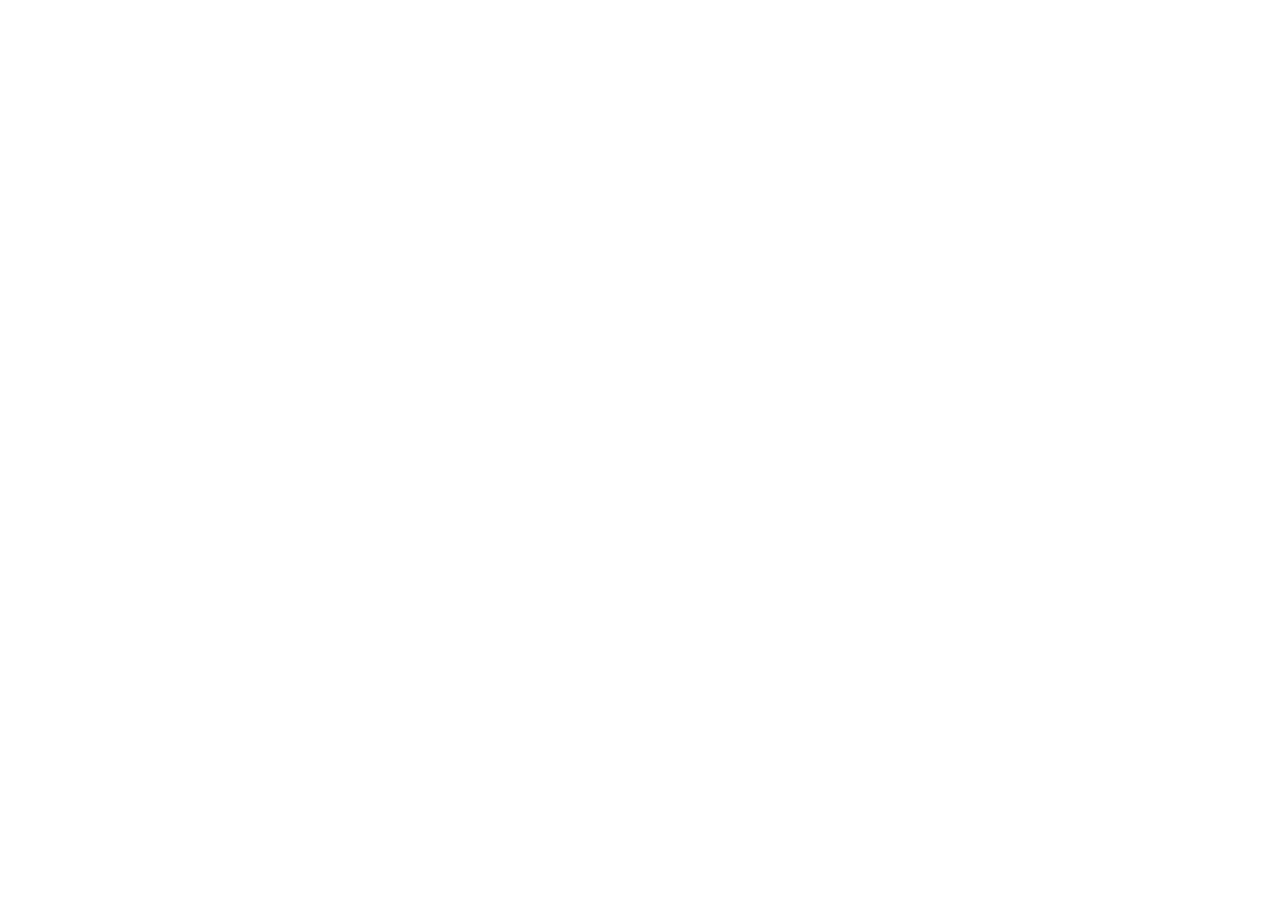
==== contact.html @ 864fdc72 "création du depot ,arborescence et structurehtml" ====
<!DOCTYPE html>
<html lang="fr">
<head>
    <meta charset="UTF-8">
    <meta name="viewport" content="width=device-width, initial-scale=1.0">
    <title>contact AfriconnectSummit</title>
    <link rel="stylesheet" href="css/style.css">
</head>
<body>





 <script src="js/main.js"></script>
</body>
</html>
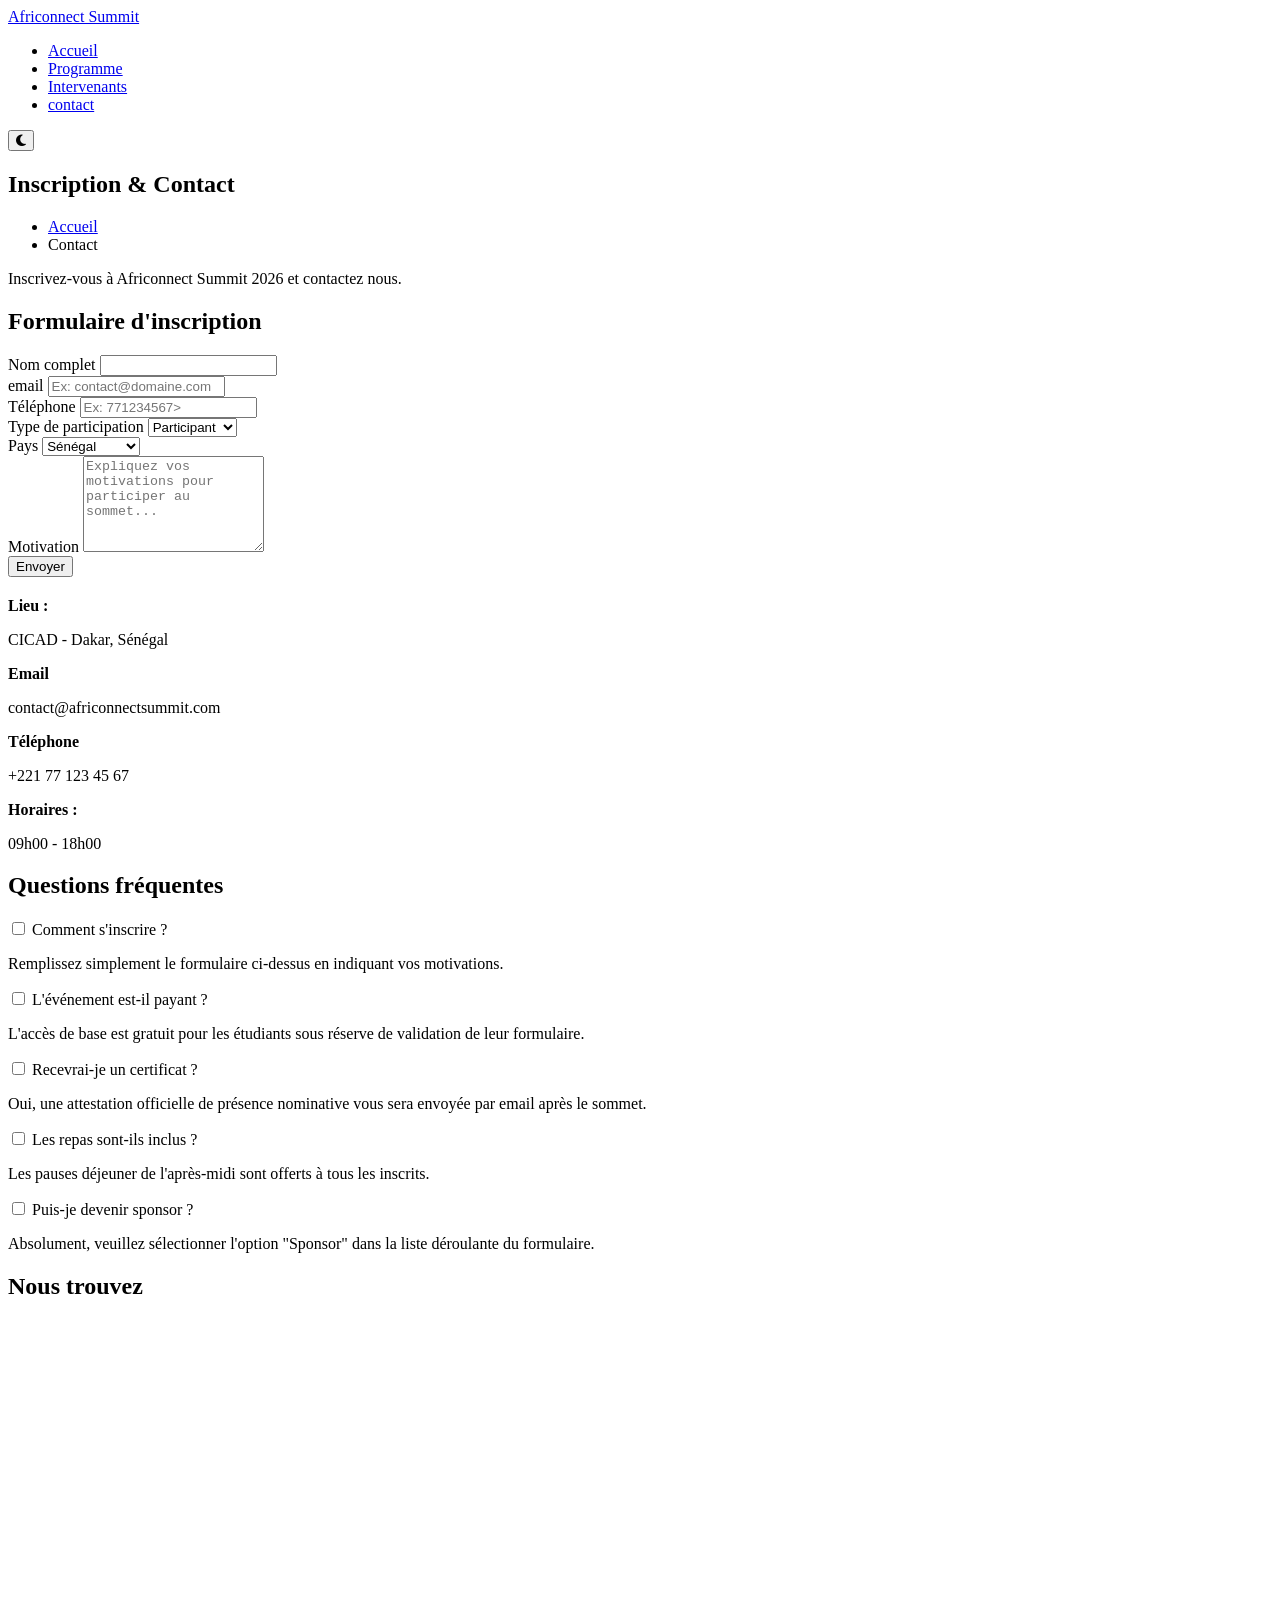
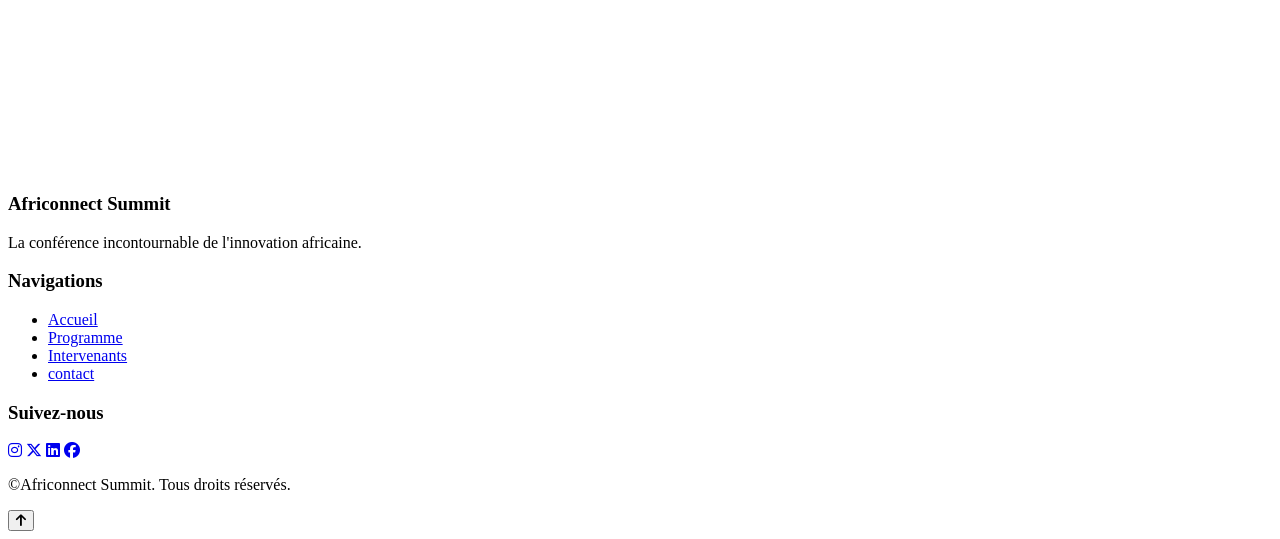
==== commit f14b3510: "Structute HTML compléte des 4 pages avec les images" ====
--- a/contact.html
+++ b/contact.html
@@ -5,12 +5,222 @@
     <meta name="viewport" content="width=device-width, initial-scale=1.0">
     <title>contact AfriconnectSummit</title>
     <link rel="stylesheet" href="css/style.css">
+    <link rel="preconnect" href="https://fonts.googleapis.com">
+    <link rel="preconnect" href="https://fonts.gstatic.com" crossorigin>
+    <link href="https://fonts.googleapis.com/css2?family=Inter:wght@300;400;500;700&family=Space+Grotesk:wght@500;700&display=swap" 
+    rel="stylesheet">
+    <!-- Font Awesome (pour les icônes) -->
+    <link rel="stylesheet"
+    href="https://cdnjs.cloudflare.com/ajax/libs/font-awesome/6.7.2/css/all.min.css">
+    <!-- CSS -->
 </head>
 <body>
+<header class="header">
+    <nav class="navbar">
+        <a href="index.html" class="logo">Africonnect Summit</a>
+        <ul class="nav-links">
+            <li><a href="index.html">Accueil</a></li>
+            <li><a href="programme.html">Programme</a></li>
+            <li><a href="intervenants.html">Intervenants</a></li>
+            <li><a href="contact.html">contact</a></li>
+        </ul>
+        <div class="nav-actions">
+            <button id="theme-btn">
+                <i class="fa-solid fa-moon"></i>
+            </button>
+        </div>
+    </nav>
+</header>
 
+<main>
+    <section  class="page-banner">
+        <div class="banner-content">
+            <h1>Inscription & Contact</h1>
+            <nav class="breadcrumb" aria-label="Fil d'Ariane">
+                <ul>
+                    <li><a href="index.html">Accueil</a></li>
+                    <li  aria-current="page">Contact</li>
+                </ul>
+            </nav>
+            <p  class="banner-description">
+                Inscrivez-vous à Africonnect Summit 2026 et contactez nous.
+            </p>
+        </div>
+    </section>
+    <section class="contact-section">
+        <div class="contact-container">
+            <article class="contact-form">
+                <h2>Formulaire d'inscription</h2>
+                <form  id="contactForm" novalidate>
+                    <div class="form-group">
+                        <label for="nom">Nom complet</label>
+                        <input type="text">
+                        <span class="error-message" aria-live="polite"></span>
+                    </div>
+                    <div class="form-group">
+                        <label for="">email</label>
+                        <input type="email" id="email" name="email" required placeholder="Ex: contact@domaine.com">
+                        <span class="error-message" aria-live="polite"></span>
+                    </div>
+                    <div class="form-group">
+                        <label for="telephone">Téléphone</label>
+                        <input type="tel" id="telephone" name="telephone" required placeholder="Ex: 771234567>
+                        <span class="error-message" aria-live="polite"></span>
+                    </div>
+                    <div class="form-group">
+                        <label for="participation">Type de participation</label>
+                        <select  id="participation" name="participation">
+                            <option value="participant">Participant</option>
+                            <option value="intervenant">Intervenant</option>
+                            <option value="sponsor">Sponsor</option>
+                            <option value="presse">Presse</option>
+                        </select>
+                    </div>
+                    <div class="form-group">
+                        <label for="pays">Pays</label>
+                        <select  id="pays" name="pays">
+                            <option value="senegal">Sénégal</option>
+                            <option value="cote-divoire">Cote-d'Ivoire</option>
+                            <option value="mali">Mali</option>
+                            <option value="ghana">Ghana</option>
+                            <option value="nigeria">Nigéria</option>
+                            <option value="benin">Benin</option>
+                            <option value="togo">Togo</option>
+                            <option value="cameroun">Cameroun</option>
+                            <option value="maroc">Maroc</option>
+                            <option value="tunisie">Tunisie</option>
+                        </select>
+                    </div>
+                    <div class="form-group">
+                        <label for="message">Motivation</label>
+                        <textarea id="message" name="message" rows="6" placeholder=
+                        "Expliquez vos motivations pour participer au sommet..." required></textarea>
+                        <span class="error-message" aria-live="polite"></span>
+                    </div>
+                    <div id="form-success" class="success-message" hidden></div>
+                    <button type="submit" class="submit-btn">Envoyer</button>
+                </form>
+            </article>
+            <aside class="contact-info">
+                <h2></h2>
+                <div class="info-item">
+                    <strong>Lieu :</strong>
+                    <p>CICAD - Dakar, Sénégal</p>
+                </div>
+                <div class="info-item">
+                    <strong>Email</strong>
+                    <p>contact@africonnectsummit.com</p>
+                </div>
+                <div class="info-item">
+                    <strong>Téléphone</strong>
+                    <p>+221 77 123 45 67</p>
+                </div>
+                <div class="info-item">
+                    <strong>Horaires :</strong>
+                    <p>09h00 - 18h00</p>
+                </div>
+            </aside>
+        </div>
+    </section>
+    <section class="faq-section">
+        <h2>Questions fréquentes</h2>
+        <div class="accordion">
+            <div class="accordion-item">
+                <input type="checkbox" id="faq-1" class="accordion-toggle">
+                <label for="faq-1" class="accordion-title">Comment s'inscrire ?</label>
+                <div class="accordion-content">
+                    <p>
+                        Remplissez simplement le formulaire ci-dessus en indiquant vos motivations.
+                    </p>
+                </div>
+            </div>
+            <div class="accordion-item">
+                <input type="checkbox" id="faq-2" class="accordion-toggle">
+                <label for="faq-2" class="accordion-title">L'événement est-il payant ?</label>
+                <div class="accordion-content">
+                    <p>
+                        L'accès de base est gratuit pour les étudiants sous réserve de validation de leur formulaire.
+                    </p>
+                </div>
+            </div>
+            <div class="accordion-item">
+                <input type="checkbox" id="faq-3" class="accordion-toggle">
+                <label  for="faq-3" class="accordion-title">Recevrai-je un certificat ?</label>
+                <div class="accordion-content">
+                    <p>
+                        Oui, une attestation officielle de présence nominative vous sera envoyée par email 
+                        après le sommet.
+                    </p>
+                </div>
+                <div class="accordion-item">
+                <input type="checkbox" id="faq-4" class="accordion-toggle">
+                <label  for="faq-4" class="accordion-title">Les repas sont-ils inclus ?</label>
+                <div class="accordion-content">
+                    <p>
+                        Les pauses déjeuner de l'après-midi sont 
+                        offerts à tous les inscrits.
+                    </p>
+                </div>
+                <div class="accordion-item">
+                <input type="checkbox" id="faq-5" class="accordion-toggle">
+                <label  for="faq-4" class="accordion-title">Puis-je devenir sponsor ?</label>
+                <div class="accordion-content">
+                    <p>
+                        Absolument, veuillez sélectionner l'option "Sponsor" dans la liste déroulante du formulaire.
+                    </p>
+                </div>
+            </div>
+        </div>
+    </section>
+    <section class="map-section">
+        <h2>Nous trouvez</h2>
+        <div class="map-container">
+        <iframe 
+            src="https://www.eventseye.com/maps/map-senepack-26260-10502-0.html"
+            width="100%"
+            height="450"
+            style="border:0;" 
+            allowfullscreen
+            loading="lazy"
+            referrerpolicy="no-referrer-when-downgrade"
+            title="Localisation du CICAD Dakar">
+        </iframe>
+        </div>
+    </section>
+</main>
 
-
-
+<footer>
+    <div  class="footer-container">
+        <div>
+            <h3>Africonnect Summit</h3>
+            <p>
+                La conférence incontournable de l'innovation africaine.
+            </p>
+        </div>
+        <div>
+            <h3>Navigations</h3>
+            <ul>
+                <li><a href="index.html">Accueil</a></li>
+                <li><a href="programme.html">Programme</a></li>
+                <li><a href="intervenants.html">Intervenants</a></li>
+                <li><a href="contact.html">contact</a></li>
+            </ul>
+        </div>
+        <div>
+            <h3>Suivez-nous</h3>
+            <a href="#"><i  class="fab fa-instagram"></i></a>
+            <a href="#"><i  class="fab fa-x-twitter"></i></a>
+            <a href="#"><i class="fab fa-linkedin"></i></a>
+            <a href="#"><i class="fab fa-facebook"></i></a>
+        </div>
+    </div>
+    <p class="copyright">
+       &copy;<span id="year"></span>Africonnect Summit. Tous droits réservés.
+    </p>
+</footer>
+<button id="topBtn">
+        <i class="fa-solid fa-arrow-up"></i>
+</button>
 
  <script src="js/main.js"></script>
 </body>
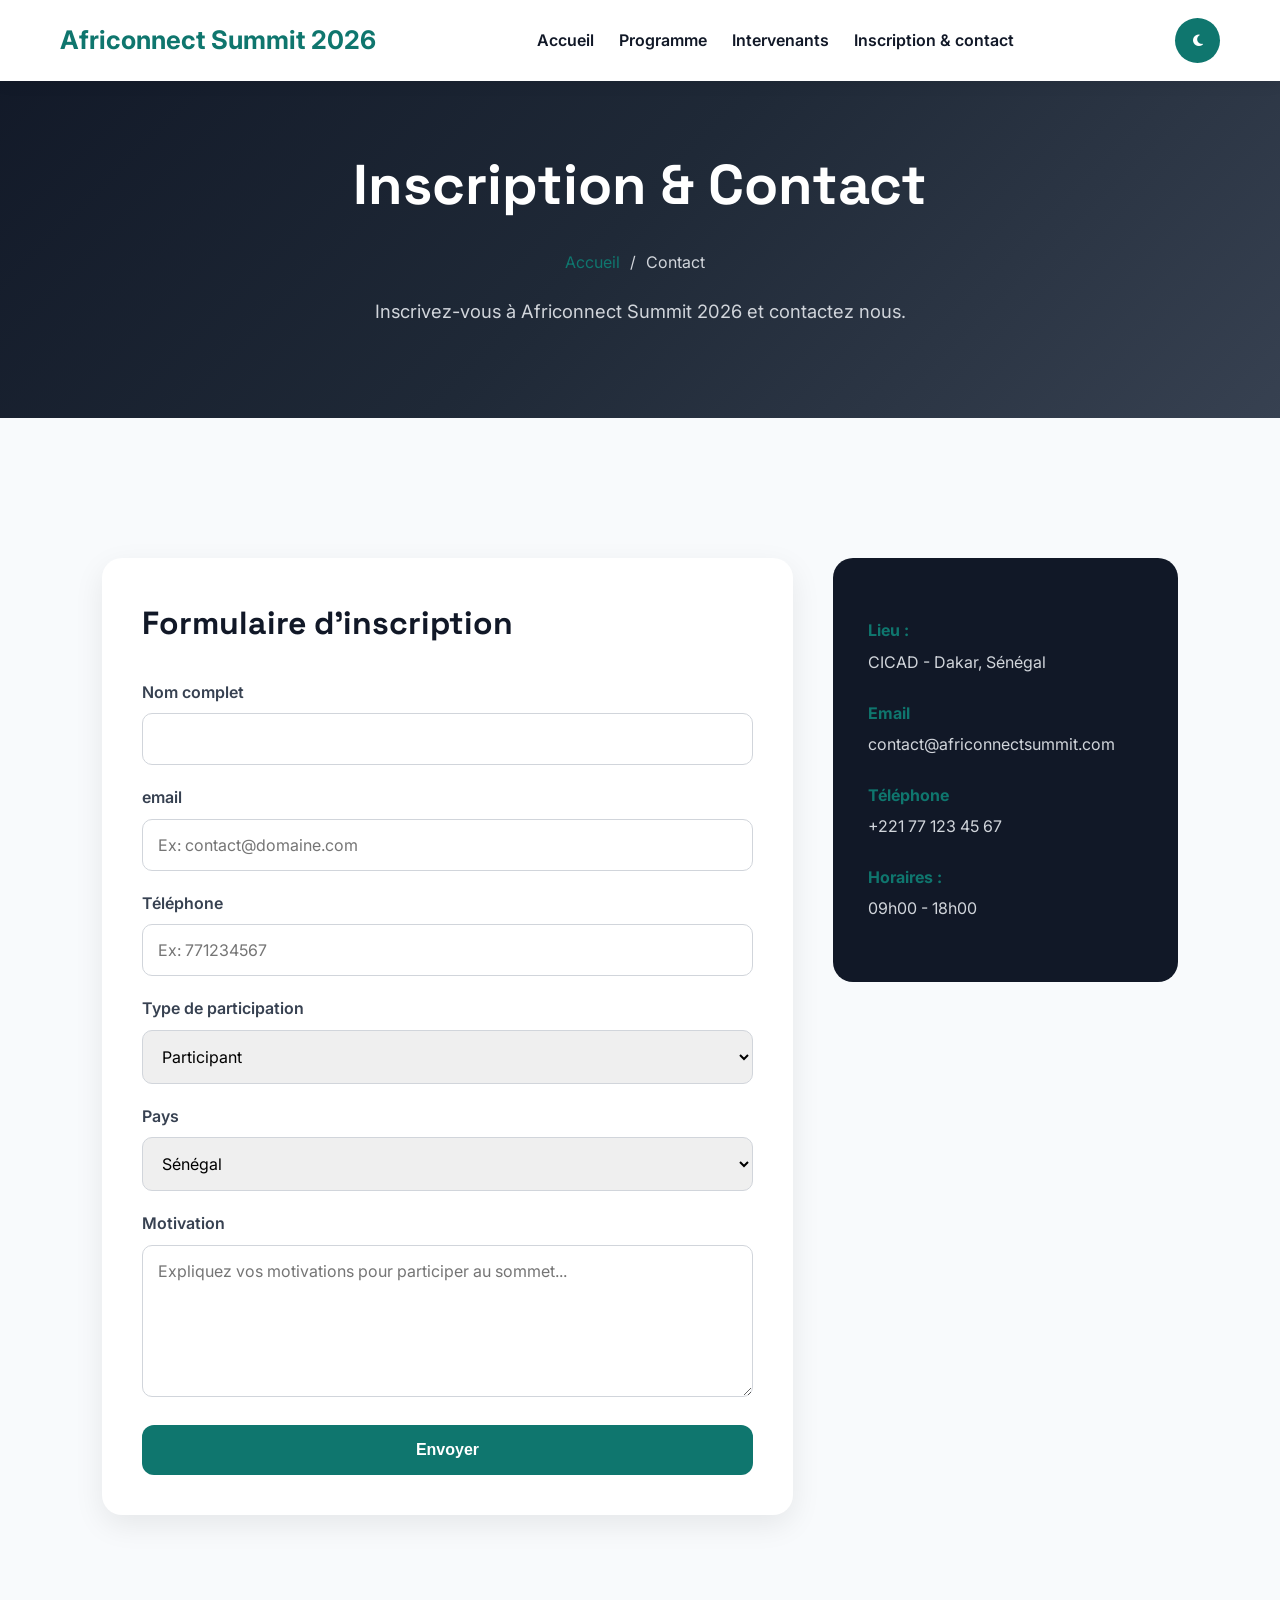
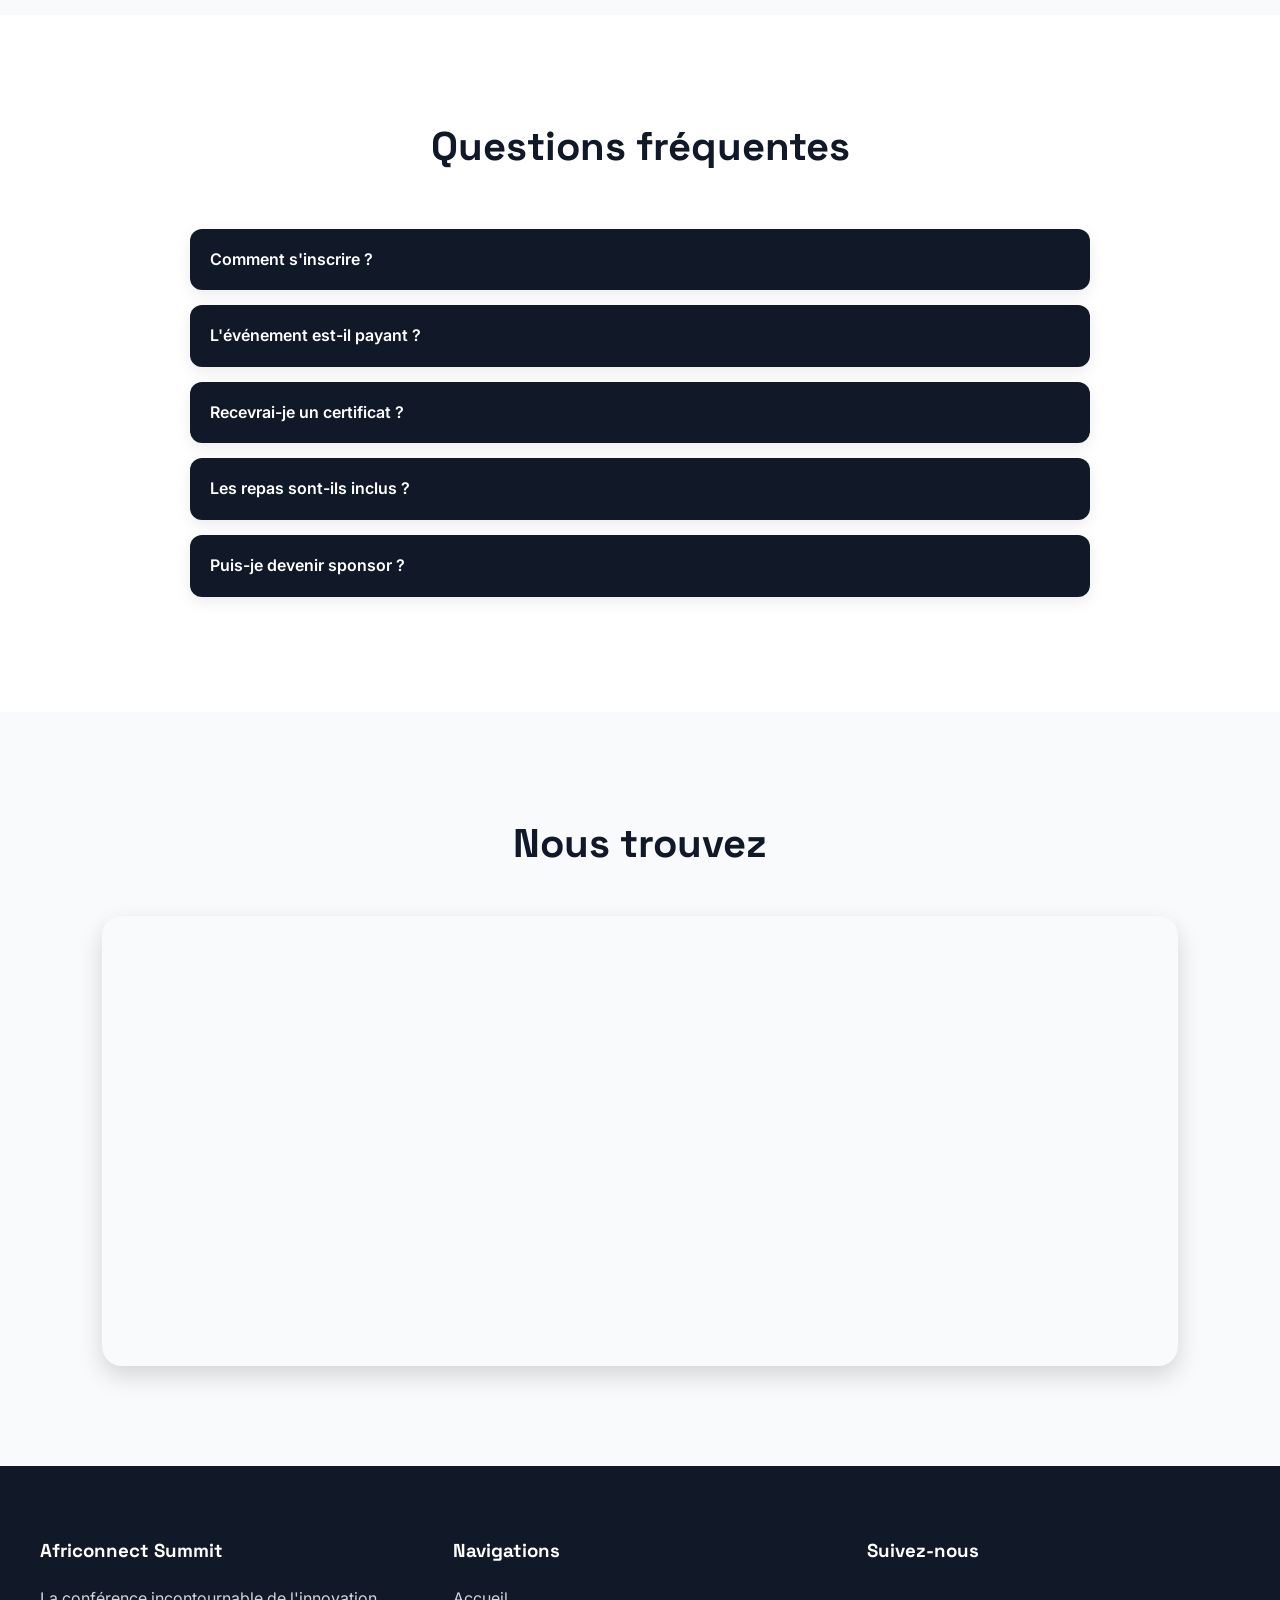
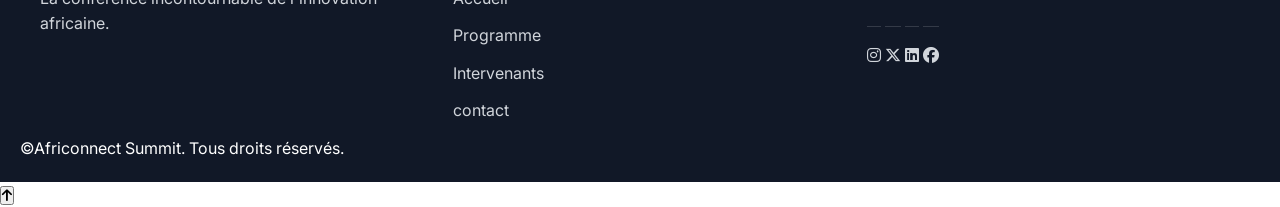
==== commit 36517420: "CSS:style,dark-mode et media queries" ====
--- a/contact.html
+++ b/contact.html
@@ -17,12 +17,12 @@
 <body>
 <header class="header">
     <nav class="navbar">
-        <a href="index.html" class="logo">Africonnect Summit</a>
+        <a href="index.html" class="logo">Africonnect Summit 2026</a>
         <ul class="nav-links">
             <li><a href="index.html">Accueil</a></li>
             <li><a href="programme.html">Programme</a></li>
             <li><a href="intervenants.html">Intervenants</a></li>
-            <li><a href="contact.html">contact</a></li>
+            <li><a href="contact.html">Inscription & contact</a></li>
         </ul>
         <div class="nav-actions">
             <button id="theme-btn">
@@ -39,7 +39,7 @@
             <nav class="breadcrumb" aria-label="Fil d'Ariane">
                 <ul>
                     <li><a href="index.html">Accueil</a></li>
-                    <li  aria-current="page">Contact</li>
+                    <li aria-current="page">Contact</li>
                 </ul>
             </nav>
             <p  class="banner-description">
@@ -64,7 +64,7 @@
                     </div>
                     <div class="form-group">
                         <label for="telephone">Téléphone</label>
-                        <input type="tel" id="telephone" name="telephone" required placeholder="Ex: 771234567>
+                        <input type="tel" id="telephone" name="telephone" required placeholder="Ex: 771234567">
                         <span class="error-message" aria-live="polite"></span>
                     </div>
                     <div class="form-group">
@@ -152,7 +152,8 @@
                         après le sommet.
                     </p>
                 </div>
-                <div class="accordion-item">
+            </div>
+            <div class="accordion-item">
                 <input type="checkbox" id="faq-4" class="accordion-toggle">
                 <label  for="faq-4" class="accordion-title">Les repas sont-ils inclus ?</label>
                 <div class="accordion-content">
@@ -161,14 +162,16 @@
                         offerts à tous les inscrits.
                     </p>
                 </div>
-                <div class="accordion-item">
+            </div>
+            <div class="accordion-item">
                 <input type="checkbox" id="faq-5" class="accordion-toggle">
-                <label  for="faq-4" class="accordion-title">Puis-je devenir sponsor ?</label>
+                <label  for="faq-5" class="accordion-title">Puis-je devenir sponsor ?</label>
                 <div class="accordion-content">
                     <p>
                         Absolument, veuillez sélectionner l'option "Sponsor" dans la liste déroulante du formulaire.
                     </p>
                 </div>
+            </div>
             </div>
         </div>
     </section>
--- a/css/style.css
+++ b/css/style.css
@@ -0,0 +1,1688 @@
+:root{
+    --primary:#0f766e;
+    --secondary:#14B8A6;
+    --accent:#f59e0b;
+    --dark:#111827;
+    --light:#ffffff;
+    --gray:#f5f5f5;
+    --text:#374151;
+    --radius:12px;
+    --shadow:0 8px 25px rgba(0,0,0,0.12);
+    --transition:.3s ease;
+}
+
+*{
+    margin: 0;
+    padding: 0;
+    box-sizing: border-box;
+}
+
+html{
+    scroll-behavior: smooth;
+}
+
+body{
+    font-family:"Inter", sans-serif;
+    background: var(--light);
+    color: var(--text);
+    line-height: 1.6;
+}
+
+img{
+    width: 100%;
+    display: block;
+}
+
+a{
+    text-decoration: none;
+}
+
+ul{
+    list-style: none;
+}
+
+h1,h2,h3{
+    font-family: "Space Grotesk", sans-serifs;
+    color: var(--dark);
+}
+
+.section{
+    padding: 90px 20px;
+}
+
+.container{
+    width: 90%;
+    max-width: 1200px;
+    margin: auto;
+}
+
+/* CSS Header */
+
+.header{
+    position: fixed;
+    top: 0;
+    width: 100%;
+    background: #fff;
+    box-shadow: 0 2px 15px rgba(0,0,0,.08);
+    z-index: 1000;
+}
+.navbar{
+    max-width: 1200px;
+    margin: auto;
+    display: flex;
+    justify-content: space-between;
+    align-items: center;
+    padding: 18px 20px;
+}
+
+.logo{
+    font-size: 1.6rem;
+    font-weight: bold;
+    color: var(--primary);
+}
+
+.nav-links{
+    display: flex;
+    gap: 25px;
+}
+
+.nav-links a{
+    color: var(--dark);
+    font-weight: 600;
+    transition: var(--transition);
+}
+
+.nav-links a:hover,
+.nav-links a:active{
+    color: var(--primary);
+}
+
+.nav-actions{
+    display: flex;
+    align-items: center;
+    gap: 15px;
+}
+
+#theme-btn{
+    width: 45px;
+    height: 45px;
+    border: none;
+    border-radius: 50%;
+    cursor: pointer;
+    background: var(--primary);
+    color: #fff;
+    transition: var(--transition);
+}
+
+#theme-btn:hover{
+    background: var(--secondary);
+    transform: rotate(20deg);
+}
+
+#menu-btn{
+    display: none;
+}
+
+/* CSS Footer */
+
+footer{
+    background: var(--dark);
+    color: #fff;
+    padding: 70px 20px 20px;
+ }
+ .footer-container{
+    max-width: 1200px;
+    margin: auto;
+    display: grid;
+    grid-template-columns: repeat(3,1fr);
+    gap: 40px;
+ }
+
+ .footer-container h3{
+    margin-bottom: 20px;
+    color:  #fff;
+ }
+
+ .footer-container p,
+ .footer-container li{
+    margin-bottom: 12px;
+    color: #d1d5db;
+ }
+
+ .footer-container ul{
+    list-style: none;
+ }
+
+ .footer-container a{
+    color: #d1d5db;
+    transition: var(--transition);
+ }
+
+ .footer-container i{
+    text-align: center;
+    margin-top: 40px;
+    padding-top: 20px;
+    border-top: 1px solid rgba(255,255,255,.15);
+    color: #d1d5db;
+ }
+
+ /* Dark-mode Header */
+
+body.dark-mode .header{
+    background:#111827;
+    box-shadow:0 2px 15px rgba(0,0,0,.4);
+}
+
+body.dark-mode .logo{
+    color:var(--secondary);
+}
+
+body.dark-mode .nav-links a{
+    color:#f3f4f6;
+}
+
+body.dark-mode .nav-links a:hover,
+body.dark-mode .nav-links a.active{
+    color:var(--secondary);
+}
+
+body.dark-mode #theme-btn{
+    background:var(--secondary);
+    color:#fff;
+}
+
+body.dark-mode #theme-btn:hover{
+    background:var(--secondary);
+}
+
+/* Dark-mode Footer */
+
+body.dark-mode footer{
+    background:#030712;
+}
+
+body.dark-mode .footer-container h3{
+    color:#fff;
+}
+
+body.dark-mode .footer-container p,
+body.dark-mode .footer-container li,
+body.dark-mode .footer-container a,
+body.dark-mode .footer-container i{
+    color:#d1d5db;
+}
+
+body.dark-mode .footer-container a:hover{
+    color:var(--secondary);
+}
+/* CSS Page accueil */
+
+/* Hero */
+
+.hero{
+    min-height:100vh;
+    background:linear-gradient(135deg,#111827,#1f2937,#374151);
+    display:flex;
+    justify-content:center;
+    align-items:center;
+    text-align:center;
+    padding:120px 20px 80px;
+    color:#fff;
+}
+
+.hero-content{
+    max-width:850px;
+}
+
+.hero h1{
+    font-family:"Space Grotesk",sans-serif;
+    font-size:4.3rem;
+    font-weight:700;
+    margin-bottom:20px;
+    color:#fff;
+}
+
+.hero p{
+    max-width:700px;
+    margin:0 auto 40px;
+    font-size:1.2rem;
+    line-height:1.8;
+    color:#d1d5db;
+}
+
+/* Hero bouttons */
+
+.hero-buttons{
+    display:flex;
+    justify-content:center;
+    gap:20px;
+    margin-bottom:60px;
+    flex-wrap:wrap;
+}
+
+.hero-buttons a{
+    text-decoration:none;
+    padding:16px 35px;
+    border-radius:50px;
+    font-weight:600;
+    transition:.4s;
+}
+
+.hero-buttons a:first-child{
+    background: var(--primary);
+    color:#fff;
+}
+
+.hero-buttons a:first-child:hover{
+    background: var(--primary);
+    transform:translateY(-5px);
+}
+
+.hero-buttons a:last-child{
+    background:#111827;
+    color:#fff;
+    border:2px solid var(--primary);
+}
+
+.hero-buttons a:last-child:hover{
+    background:var(--primary);
+    transform:translateY(-5px);
+}
+
+/* Countdown */
+
+#countdown{
+    display:flex;
+    justify-content:center;
+    gap:20px;
+    flex-wrap:wrap;
+}
+
+#countdown div{
+    width:120px;
+    padding:20px;
+    border-radius:15px;
+    background:rgba(255,255,255,.08);
+    backdrop-filter:blur(10px);
+    border:1px solid rgba(255,255,255,.15);
+}
+
+#countdown h2{
+    font-size:2.2rem;
+    color: var(--primary);
+    margin-bottom:10px;
+}
+
+#countdown span{
+    color:#d1d5db;
+    font-size:.95rem;
+}
+
+/* Statistiques */
+
+.stats{
+    padding:100px 8%;
+    text-align:center;
+}
+
+.stats h2{
+    font-size:2.5rem;
+    margin-bottom:60px;
+}
+
+.stats-grid{
+    display:grid;
+    grid-template-columns:repeat(auto-fit,minmax(220px,1fr));
+    gap:30px;
+}
+
+.stats-grid article{
+    background:#fff;
+    padding:40px;
+    border-radius:20px;
+    box-shadow:0 10px 30px rgba(0,0,0,.08);
+    transition:.4s;
+}
+
+.stats-grid article:hover{
+    transform:translateY(-10px);
+}
+
+.counter{
+    font-size:3rem;
+    color: var(--primary);
+    margin-bottom:10px;
+}
+
+.stats-grid p{
+    font-size:1.1rem;
+    font-weight:600;
+}
+
+/* Pourquoi Participer */
+
+.why{
+    padding:100px 8%;
+    background:#f8f9fb;
+    text-align:center;
+}
+
+.why h2{
+    margin-bottom:60px;
+    font-size:2.5rem;
+}
+
+.why-grid{
+    display:grid;
+    grid-template-columns:repeat(auto-fit,minmax(260px,1fr));
+    gap:30px;
+}
+
+.why article{
+    background:#fff;
+    padding:45px 30px;
+    border-radius:20px;
+    box-shadow:0 8px 25px rgba(0,0,0,.08);
+    transition:.4s;
+}
+
+.why article:hover{
+    transform:translateY(-10px);
+}
+
+.why i{
+    font-size:3rem;
+    color: var(--primary);
+    margin-bottom:20px;
+}
+
+.why h3{
+    margin-bottom:15px;
+}
+ 
+/* Intervenants */
+
+.speakers{
+    padding:100px 8%;
+    background:#f8fafc;
+    text-align:center;
+}
+
+.speakers h2{
+    font-size:2.5rem;
+    margin-bottom:60px;
+    text-align: center;
+}
+
+.speaker-grid{
+    display:grid;
+    grid-template-columns:repeat(2,1fr);
+    gap:40px;
+    max-width:1000px;
+    margin:auto;
+}
+
+.speaker-card{
+    background:#fff;
+    border-radius:20px;
+    overflow:hidden;
+    box-shadow:0 10px 25px rgba(0,0,0,.12);
+    transition:.4s;
+}
+
+.speaker-card:hover{
+    transform:translateY(-10px);
+    box-shadow:0 20px 40px rgba(0,0,0,.2);
+}
+
+.speaker-card img{
+    width:100%;
+    height:420px;
+    object-fit:cover;
+    object-position:top;
+}
+
+.speaker-card h3{
+    margin:20px 0 10px;
+    font-size:1.6rem;
+    font-family:"Space Grotesk",sans-serif;
+}
+
+.speaker-card p{
+    color:#555;
+    font-size:1rem;
+    padding-bottom:25px;
+}
+
+/* Sponsors */
+
+ .sponsors{
+    background: white;
+    text-align: center;
+ }
+ .sponsors h2{
+    font-size: 2.5rem;
+    margin-bottom: 15px;
+ }
+ .section-text{
+    max-width: 750px;
+    margin: 0 auto 50px;
+ }
+ .sponsor-grid{
+    max-width: 1200px;
+    margin: auto;
+    display: grid;
+    grid-template-columns: repeat(4,1fr);
+    gap: 25px;
+ }
+.sponsor-card{
+    background: var(--gray);
+    padding: 35px 20px;
+    border-radius: 16px;
+    transition: var(--transition);
+    border-top: 5px solid var(--primary);
+ }
+ .sponsor-card:hover{
+    transform: translateY(-10px);
+    box-shadow: var(--shadow);
+ }
+ .sponsor-card img{
+    width: 80px;
+    height: 80px;
+    object-fit: contain;
+    margin: 0 auto 20px;
+ }
+ .sponsor-card h3{
+    margin-bottom: 10px;
+ }
+ .sponsor-card p{
+    color: var(--text);
+ }
+
+/* Dark-mode - ACCUEIL  */
+
+
+body.dark-mode .hero{
+    background:linear-gradient(135deg,#030712,#111827,#1f2937);
+}
+
+body.dark-mode .hero h1{
+    color:#fff;
+}
+
+body.dark-mode .hero p{
+    color:#d1d5db;
+}
+
+body.dark-mode #countdown div{
+    background:rgba(255,255,255,.05);
+    border:1px solid rgba(255,255,255,.12);
+}
+
+body.dark-mode #countdown h2{
+    color:var(--primary);
+}
+
+body.dark-mode #countdown span{
+    color:#d1d5db;
+}
+
+/* Statistiques */
+
+body.dark-mode .stats{
+    background:#111827;
+}
+
+body.dark-mode .stats h2{
+    color:#fff;
+}
+
+body.dark-mode .stats-grid article{
+    background:#1f2937;
+    color:#fff;
+}
+
+body.dark-mode .stats-grid p{
+    color:#d1d5db;
+}
+
+/* Pourquoi participer */
+
+body.dark-mode .why{
+    background:#0f172a;
+}
+
+body.dark-mode .why h2{
+    color:#fff;
+}
+
+body.dark-mode .why article{
+    background:#1f2937;
+}
+
+body.dark-mode .why h3{
+    color:#fff;
+}
+
+body.dark-mode .why p{
+    color:#d1d5db;
+}
+
+body.dark-mode .why i{
+    color:var(--primary);
+}
+
+/* Intervenants */
+
+body.dark-mode .speakers{
+    background:#111827;
+}
+
+body.dark-mode .speakers h2{
+    color:#fff;
+}
+
+body.dark-mode .speaker-card{
+    background:#1f2937;
+}
+
+body.dark-mode .speaker-card h3{
+    color:#fff;
+}
+
+body.dark-mode .speaker-card p{
+    color:#d1d5db;
+}
+
+/* Sponsors */
+
+body.dark-mode .sponsors{
+    background:#0f172a;
+}
+
+body.dark-mode .sponsors h2{
+    color:#fff;
+}
+
+body.dark-mode .section-text{
+    color:#d1d5db;
+}
+
+body.dark-mode .sponsor-card{
+    background:#1f2937;
+    border-top:5px solid var(--primary);
+}
+
+body.dark-mode .sponsor-card h3{
+    color:#fff;
+}
+
+body.dark-mode .sponsor-card p{
+    color:#d1d5db;
+}
+
+ /* CSS PAGE INTERVENANTS */
+
+.page-banner{
+    background:linear-gradient(135deg,#111827,#1f2937,#374151);
+    color:#fff;
+    padding:140px 8% 90px;
+    text-align:center;
+}
+
+.banner-content{
+    max-width:850px;
+    margin:auto;
+}
+
+.page-banner h1{
+    font-family:"Space Grotesk",sans-serif;
+    font-size:3.5rem;
+    margin-bottom:20px;
+    color: #fff;
+    font-weight: 700;
+}
+
+.banner-description{
+    font-size:1.15rem;
+    color:#d1d5db;
+    line-height:1.8;
+}
+
+/* Fil d'Ariane */
+
+.breadcrumb{
+    margin:20px 0;
+}
+
+.breadcrumb ul{
+    display:flex;
+    justify-content:center;
+    gap:10px;
+    list-style:none;
+    padding:0;
+}
+
+.breadcrumb li{
+    color:#d1d5db;
+}
+
+.breadcrumb li::after{
+    content:"/";
+    margin-left:10px;
+}
+
+.breadcrumb li:last-child::after{
+    content:"";
+}
+
+.breadcrumb a{
+    color: var(--primary);
+    text-decoration:none;
+}
+
+.breadcrumb a:hover{
+    text-decoration:underline;
+}
+
+/* FILTRES */
+
+.speaker-filter{
+    padding:80px 20px 40px;
+    text-align:center;
+}
+
+.speaker-filter h2{
+    margin-bottom:25px;
+    font-size:2rem;
+}
+
+.filter-buttons{
+    display:flex;
+    justify-content:center;
+    flex-wrap:wrap;
+    gap:15px;
+}
+
+.filter-btn{
+    padding:12px 28px;
+    border:none;
+    border-radius:30px;
+    background:#E5E7EB;
+    cursor:pointer;
+    font-weight:600;
+    transition:.3s;
+}
+
+.filter-btn:hover,
+.filter-btn.active{
+    background:var(--primary);
+    color:#fff;
+}
+
+/* GRILLE */
+
+.speakers-container{
+    max-width:1400px;
+    margin:50px auto 100px;
+    padding:0 25px;
+
+    display:grid;
+    grid-template-columns:repeat(3,1fr);
+    gap:35px;
+}
+
+/* CARTE */
+
+.speaker-card{
+    background:#fff;
+    border-radius:18px;
+    overflow:hidden;
+    box-shadow:0 10px 30px rgba(0,0,0,.15);
+    transition:.4s;
+}
+
+.speaker-card:hover{
+    transform:translateY(-12px);
+    box-shadow:0 20px 45px rgba(0,0,0,.20);
+}
+
+/* IMAGE */
+
+.speaker-img-container{
+    width:100%;
+    height:460px;
+    overflow:hidden;
+}
+
+.speaker-img-container img{
+    width:100%;
+    height:100%;
+    object-fit:cover;
+    object-position:top;
+    display:block;
+    transition:.5s;
+}
+
+.speaker-card:hover img{
+    transform:scale(1.08);
+}
+
+/* INFORMATIONS */
+
+.speaker-info{
+    padding:25px;
+    text-align:center;
+}
+
+.speaker-info h3{
+    font-size:1.5rem;
+    margin-bottom:10px;
+}
+
+.speaker-role{
+    color:var(--primary);
+    font-weight:600;
+    margin-bottom:15px;
+}
+
+.speaker-info div{
+    display:flex;
+    justify-content:center;
+    align-items:center;
+    gap:8px;
+}
+
+.speaker-info i{
+    color:var(--accent);
+    font-size:1.1rem;
+}
+
+/* Dark mode page intervenants */
+
+/* Bannière */
+
+body.dark-mode{
+    background:#111827;
+    color:#fff;
+}
+
+body.dark-mode .page-banner{
+    background:linear-gradient(135deg,#030712,#111827,#1f2937);
+}
+
+body.dark-mode .page-banner h1{
+    color:#fff;
+}
+
+body.dark-mode .banner-description{
+    color:#d1d5db;
+}
+
+body.dark-mode .breadcrumb li{
+    color:#d1d5db;
+}
+
+body.dark-mode .breadcrumb a{
+    color:var(--primary);
+}
+
+/* Filtres */
+
+body.dark-mode .speaker-filter{
+    background:#111827;
+}
+
+body.dark-mode .speaker-filter h2{
+    color:#fff;
+}
+
+body.dark-mode .filter-btn{
+    background:#374151;
+    color:#fff;
+}
+
+body.dark-mode .filter-btn:hover,
+body.dark-mode .filter-btn.active{
+    background:var(--primary);
+    color:#fff;
+}
+
+/* Grille */
+
+body.dark-mode .speakers-container{
+    background:#111827;
+}
+
+/* Cartes */
+
+body.dark-mode .speaker-card{
+    background:#1f2937;
+    box-shadow:0 10px 30px rgba(0,0,0,.4);
+}
+
+body.dark-mode .speaker-card:hover{
+    box-shadow:0 20px 45px rgba(0,0,0,.55);
+}
+
+/* Images */
+
+body.dark-mode .speaker-img-container img{
+    filter:brightness(.95);
+}
+
+/* Informations */
+
+body.dark-mode .speaker-info h3{
+    color:#fff;
+}
+
+body.dark-mode .speaker-role{
+    color:var(--primary);
+}
+
+body.dark-mode .speaker-info p,
+body.dark-mode .speaker-info span{
+    color:#d1d5db;
+}
+
+body.dark-mode .speaker-info i{
+    color:var(--primary);
+}
+
+/* CSS page programme */
+
+.programme-tabs{
+    padding:100px 8%;
+    background:#f8fafc;
+}
+
+.programme-tabs h2{
+    text-align:center;
+    font-size:2.6rem;
+    margin-bottom:50px;
+    font-family:"Space Grotesk",sans-serif;
+}
+
+/* Boutons */
+
+.tab-buttons{
+    display:flex;
+    justify-content:center;
+    flex-wrap:wrap;
+    gap:20px;
+    margin-bottom:50px;
+}
+
+.tab-btn{
+    padding:15px 35px;
+    border:none;
+    border-radius:50px;
+    background:#fff;
+    cursor:pointer;
+    font-size:1rem;
+    font-weight:600;
+    transition:.4s;
+    box-shadow:0 5px 15px rgba(0,0,0,.08);
+}
+
+.tab-btn:hover{
+    background: var(--primary);
+    color:#fff;
+}
+
+.tab-btn.active{
+    background: var(--primary);
+    color:#fff;
+}
+
+/* TABLEAU DU PROGRAMME */
+
+.tab-content{
+    animation:fade .5s ease;
+}
+
+@keyframes fade{
+    from{
+        opacity:0;
+        transform:translateY(20px);
+    }
+    to{
+        opacity:1;
+        transform:translateY(0);
+    }
+}
+
+.table-container{
+    overflow-x:auto;
+    background:#fff;
+    border-radius:20px;
+    box-shadow:0 15px 35px rgba(0,0,0,.08);
+}
+
+table{
+    width:100%;
+    border-collapse:collapse;
+    min-width:800px;
+}
+
+thead{
+    background:#111827;
+}
+
+thead th{
+    color:#fff;
+    padding:20px;
+    text-align:left;
+    font-size:1rem;
+    font-weight:600;
+    letter-spacing:.5px;
+}
+
+tbody td{
+    padding:18px 20px;
+    border-bottom:1px solid #e5e7eb;
+    font-size:.98rem;
+}
+
+tbody tr{
+    transition:.3s;
+}
+
+tbody tr:hover{
+    background:#f3f4f6;
+}
+
+.time-slot{
+    font-weight:700;
+    color: var(--primary);
+    white-space:nowrap;
+}
+
+.session-name{
+    font-weight:600;
+    color:#111827;
+}
+
+/* Lignes alternées */
+
+tbody tr:nth-child(even){
+    background:#fafafa;
+}
+
+tbody tr:nth-child(even):hover{
+    background:#eef2f7;
+}
+
+/* Ombre légère */
+
+.table-container:hover{
+    box-shadow:0 20px 45px rgba(0,0,0,.12);
+}
+
+/* LES GRANDES THÉMATIQUES */
+
+.themes{
+    padding:100px 8%;
+    background:#f8fafc;
+    text-align:center;
+}
+
+.themes h2{
+    font-size:2.5rem;
+    margin-bottom:20px;
+    font-family:"Space Grotesk", sans-serif;
+    color:#111827;
+}
+
+.theme-grid{
+    max-width:1200px;
+    margin:60px auto 0;
+    display:grid;
+    grid-template-columns:repeat(2,1fr);
+    gap:35px;
+}
+
+.theme-card{
+    background:#fff;
+    padding:40px 30px;
+    border-radius:20px;
+    box-shadow:0 10px 25px rgba(0,0,0,.12);
+    transition:.3s ease;
+    display:flex;
+    flex-direction:column;
+    align-items:center;
+    justify-content:center;
+    min-height:260px;
+}
+
+.theme-card:hover{
+    transform:translateY(-10px);
+    box-shadow:0 20px 40px rgba(0,0,0,.18);
+}
+
+.theme-icon{
+    width:90px;
+    height:90px;
+    background: var(--primary);
+    color:#fff;
+    border-radius:50%;
+    display:flex;
+    justify-content:center;
+    align-items:center;
+    font-size:2.2rem;
+    margin-bottom:25px;
+}
+
+.theme-card h3{
+    font-size:1.5rem;
+    margin-bottom:15px;
+    color:#111827;
+    font-family:"Space Grotesk", sans-serif;
+}
+
+.theme-card p{
+    font-size:1rem;
+    line-height:1.7;
+    color:#6b7280;
+}
+
+/* Dark-mode page programme */
+
+/* Section Programme */
+
+body.dark-mode .programme-tabs{
+    background:#111827;
+}
+
+body.dark-mode .programme-tabs h2{
+    color:#fff;
+}
+
+/* Boutons */
+
+body.dark-mode .tab-btn{
+    background:#1f2937;
+    color:#fff;
+    box-shadow:0 5px 15px rgba(0,0,0,.4);
+}
+
+body.dark-mode .tab-btn:hover,
+body.dark-mode .tab-btn.active{
+    background:var(--primary);
+    color:#fff;
+}
+
+/* Tableau */
+
+body.dark-mode .table-container{
+    background:#1f2937;
+    box-shadow:0 15px 35px rgba(0,0,0,.4);
+}
+
+body.dark-mode thead{
+    background:#030712;
+}
+
+body.dark-mode thead th{
+    color:#fff;
+}
+
+body.dark-mode tbody td{
+    color:#d1d5db;
+    border-bottom:1px solid #374151;
+}
+
+body.dark-mode tbody tr{
+    background:#1f2937;
+}
+
+body.dark-mode tbody tr:nth-child(even){
+    background:#273549;
+}
+
+body.dark-mode tbody tr:hover,
+body.dark-mode tbody tr:nth-child(even):hover{
+    background:#374151;
+}
+
+body.dark-mode .session-name{
+    color:#fff;
+}
+
+body.dark-mode .time-slot{
+    color:var(--primary);
+}
+
+/* Les grandes thématiques */
+
+body.dark-mode .themes{
+    background:#0f172a;
+}
+
+body.dark-mode .themes h2{
+    color:#fff;
+}
+
+body.dark-mode .theme-card{
+    background:#1f2937;
+    box-shadow:0 10px 25px rgba(0,0,0,.4);
+}
+
+body.dark-mode .theme-card:hover{
+    box-shadow:0 20px 40px rgba(0,0,0,.5);
+}
+
+body.dark-mode .theme-icon{
+    background:var(--primary);
+    color:#fff;
+}
+
+body.dark-mode .theme-card h3{
+    color:#fff;
+}
+
+body.dark-mode .theme-card p{
+    color:#d1d5db;
+}
+
+/* CSS page contact */
+
+.contact-section{
+    padding:140px 8% 100px;
+    background:#f8fafc;
+}
+
+.contact-container{
+    max-width:1200px;
+    margin:auto;
+    display:grid;
+    grid-template-columns:2fr 1fr;
+    gap:40px;
+}
+
+/* Formulaire */
+
+.contact-form{
+    background:#fff;
+    padding:40px;
+    border-radius:20px;
+    box-shadow:0 10px 30px rgba(0,0,0,.08);
+}
+
+.contact-form h2{
+    font-size:2rem;
+    margin-bottom:30px;
+    font-family:"Space Grotesk",sans-serif;
+}
+
+.form-group{
+    margin-bottom:20px;
+}
+
+.form-group label{
+    display:block;
+    margin-bottom:8px;
+    font-weight:600;
+}
+
+.form-group input,
+.form-group select,
+.form-group textarea{
+    width:100%;
+    padding:15px;
+    border:1px solid #d1d5db;
+    border-radius:10px;
+    font-size:1rem;
+    outline:none;
+    transition:.3s;
+    font-family:"Inter",sans-serif;
+}
+
+.form-group input:focus,
+.form-group select:focus,
+.form-group textarea:focus{
+    border-color:var(--primary);
+    box-shadow:0 0 10px rgba(34,197,94,.2);
+}
+
+textarea{
+    resize:vertical;
+}
+
+.submit-btn{
+    width:100%;
+    padding:16px;
+    border:none;
+    border-radius:12px;
+    background:var(--primary);
+    color:#fff;
+    font-size:1rem;
+    font-weight:600;
+    cursor:pointer;
+    transition:.3s;
+}
+
+.submit-btn:hover{
+    background: var(--primary);
+}
+
+/* Informations */
+
+.contact-info{
+    background:#111827;
+    color:#fff;
+    padding:35px;
+    border-radius:20px;
+    height:max-content;
+}
+
+.contact-info h2{
+    margin-bottom:25px;
+    font-family:"Space Grotesk",sans-serif;
+}
+
+.info-item{
+    margin-bottom:25px;
+}
+
+.info-item strong{
+    color: var(--primary);
+    display:block;
+    margin-bottom:6px;
+}
+
+.info-item p{
+    color:#d1d5db;
+}
+
+/* FAQ */
+
+.faq-section{
+    padding:100px 8%;
+    background:#fff;
+}
+
+.faq-section h2{
+    text-align:center;
+    font-size:2.5rem;
+    margin-bottom:50px;
+    font-family:"Space Grotesk",sans-serif;
+}
+
+.accordion{
+    max-width:900px;
+    margin:auto;
+}
+
+.accordion-item{
+    margin-bottom:15px;
+    border-radius:12px;
+    overflow:hidden;
+    box-shadow:0 5px 15px rgba(0,0,0,.08);
+}
+
+.accordion-toggle{
+    display:none;
+}
+
+.accordion-title{
+    display:block;
+    background:#111827;
+    color:#fff;
+    padding:18px 20px;
+    cursor:pointer;
+    font-weight:600;
+}
+
+.accordion-content{
+    max-height:0;
+    overflow:hidden;
+    transition:.4s;
+    background:#fff;
+}
+
+.accordion-content p{
+    padding:20px;
+    line-height:1.7;
+}
+
+.accordion-toggle:checked + .accordion-title + .accordion-content{
+    max-height:250px;
+}
+
+/* Carte */
+
+.map-section{
+    padding:100px 8%;
+    background:#f8fafc;
+}
+
+.map-section h2{
+    text-align:center;
+    margin-bottom:40px;
+    font-size:2.5rem;
+    font-family:"Space Grotesk",sans-serif;
+}
+
+.map-container{
+    max-width:1200px;
+    margin:auto;
+    border-radius:20px;
+    overflow:hidden;
+    box-shadow:0 10px 25px rgba(0,0,0,.15);
+}
+
+.map-container iframe{
+    width:100%;
+    display:block;
+}
+
+/* Messages */
+
+.error-message{
+    color:red;
+    font-size:.9rem;
+}
+
+.success-message{
+    margin:15px 0;
+    color:green;
+    font-weight:600;
+}
+
+/* Dark-mode page contact */
+
+body.dark-mode .contact-section{
+    background:#111827;
+}
+
+body.dark-mode .contact-form{
+    background:#1f2937;
+    color:#fff;
+    box-shadow:0 10px 30px rgba(0,0,0,.35);
+}
+
+body.dark-mode .contact-form h2{
+    color:#fff;
+}
+
+body.dark-mode .form-group label{
+    color:#e5e7eb;
+}
+
+body.dark-mode .form-group input,
+body.dark-mode .form-group select,
+body.dark-mode .form-group textarea{
+    background:#374151;
+    color:#fff;
+    border:1px solid #4b5563;
+}
+
+body.dark-mode .form-group input::placeholder,
+body.dark-mode .form-group textarea::placeholder{
+    color:#9ca3af;
+}
+
+body.dark-mode .form-group input:focus,
+body.dark-mode .form-group select:focus,
+body.dark-mode .form-group textarea:focus{
+    border-color:var(--primary);
+    box-shadow:0 0 10px rgba(34,197,94,.3);
+}
+
+body.dark-mode .submit-btn{
+    background:var(--primary);
+    color:#fff;
+}
+
+body.dark-mode .submit-btn:hover{
+    background: var(--secondary);
+}
+
+/* Informations */
+
+body.dark-mode .contact-info{
+    background:#0f172a;
+    color:#fff;
+}
+
+body.dark-mode .contact-info h2{
+    color:#fff;
+}
+
+body.dark-mode .info-item strong{
+    color:var(--primary);
+}
+
+body.dark-mode .info-item p{
+    color:#d1d5db;
+}
+
+/* FAQ */
+
+body.dark-mode .faq-section{
+    background:#111827;
+}
+
+body.dark-mode .faq-section h2{
+    color:#fff;
+}
+
+body.dark-mode .accordion-item{
+    box-shadow:0 8px 20px rgba(0,0,0,.35);
+}
+
+body.dark-mode .accordion-title{
+    background:#1f2937;
+    color:#fff;
+}
+
+body.dark-mode .accordion-content{
+    background:#374151;
+}
+
+body.dark-mode .accordion-content p{
+    color:#e5e7eb;
+}
+
+/* Carte */
+
+body.dark-mode .map-section{
+    background:#111827;
+}
+
+body.dark-mode .map-section h2{
+    color:#fff;
+}
+
+body.dark-mode .map-container{
+    border:2px solid #374151;
+}
+
+/* Messages */
+
+body.dark-mode .error-message{
+    color:#f87171;
+}
+
+body.dark-mode .success-message{
+    color:#4ade80;
+}
+
+/* Responsives */
+
+/* Desktop (1200px et plus) */
+
+@media screen and (min-width:1200px){
+
+    .container{
+        max-width:1200px;
+    }
+
+    .speaker-grid{
+        grid-template-columns:repeat(2,1fr);
+    }
+
+    .speakers-container{
+        grid-template-columns:repeat(3,1fr);
+    }
+
+    .theme-grid{
+        grid-template-columns:repeat(2,1fr);
+    }
+
+    .contact-container{
+        grid-template-columns:2fr 1fr;
+    }
+}
+
+/* Tablette (768px à 1199px) */
+
+@media screen and (max-width:768px){
+
+    h1{
+        font-size:2.8rem !important;
+    }
+
+    h2{
+        font-size:2rem !important;
+    }
+
+    .navbar{
+        flex-wrap:wrap;
+    }
+
+    .nav-links{
+        gap:15px;
+    }
+
+    .hero{
+        padding:140px 20px 80px;
+    }
+
+    .hero-buttons{
+        flex-direction:column;
+        align-items:center;
+    }
+
+    #countdown{
+        gap:15px;
+    }
+
+    .footer-container{
+        grid-template-columns:1fr;
+        text-align:center;
+    }
+
+    .stats-grid,
+    .why-grid,
+    .speaker-grid,
+    .theme-grid,
+    .sponsor-grid,
+    .speakers-container{
+        grid-template-columns:1fr 1fr;
+    }
+
+    .contact-container{
+        grid-template-columns:1fr;
+    }
+
+    .contact-info{
+        margin-top:20px;
+    }
+
+    table{
+        min-width:700px;
+    }
+}
+
+/* Mobile (375px et moins) */
+
+@media screen and (max-width:375px){
+
+    .navbar{
+        padding:15px;
+    }
+
+    .logo{
+        font-size:1.2rem;
+    }
+
+    .nav-links{
+        display:none;
+    }
+
+    #menu-btn{
+        display:block;
+        font-size:1.6rem;
+        background:none;
+        border:none;
+        cursor:pointer;
+    }
+
+    .hero{
+        padding:120px 15px 60px;
+    }
+
+    .hero h1{
+        font-size:2rem !important;
+    }
+
+    .hero p{
+        font-size:1rem;
+    }
+
+    .hero-buttons{
+        flex-direction:column;
+        width:100%;
+    }
+
+    .hero-buttons a{
+        width:100%;
+        text-align:center;
+    }
+
+    #countdown div{
+        width:90px;
+        padding:15px;
+    }
+
+    .stats-grid,
+    .why-grid,
+    .speaker-grid,
+    .theme-grid,
+    .sponsor-grid,
+    .speakers-container,
+    .footer-container{
+        grid-template-columns:1fr;
+    }
+
+    .speaker-img-container{
+        height:320px;
+    }
+
+    .contact-container{
+        grid-template-columns:1fr;
+    }
+
+    .contact-form,
+    .contact-info{
+        padding:25px;
+    }
+
+    table{
+        min-width:600px;
+    }
+
+    .page-banner h1{
+        font-size:2rem;
+    }
+
+    .programme-tabs h2,
+    .themes h2,
+    .faq-section h2,
+    .map-section h2{
+        font-size:2rem;
+    }
+}
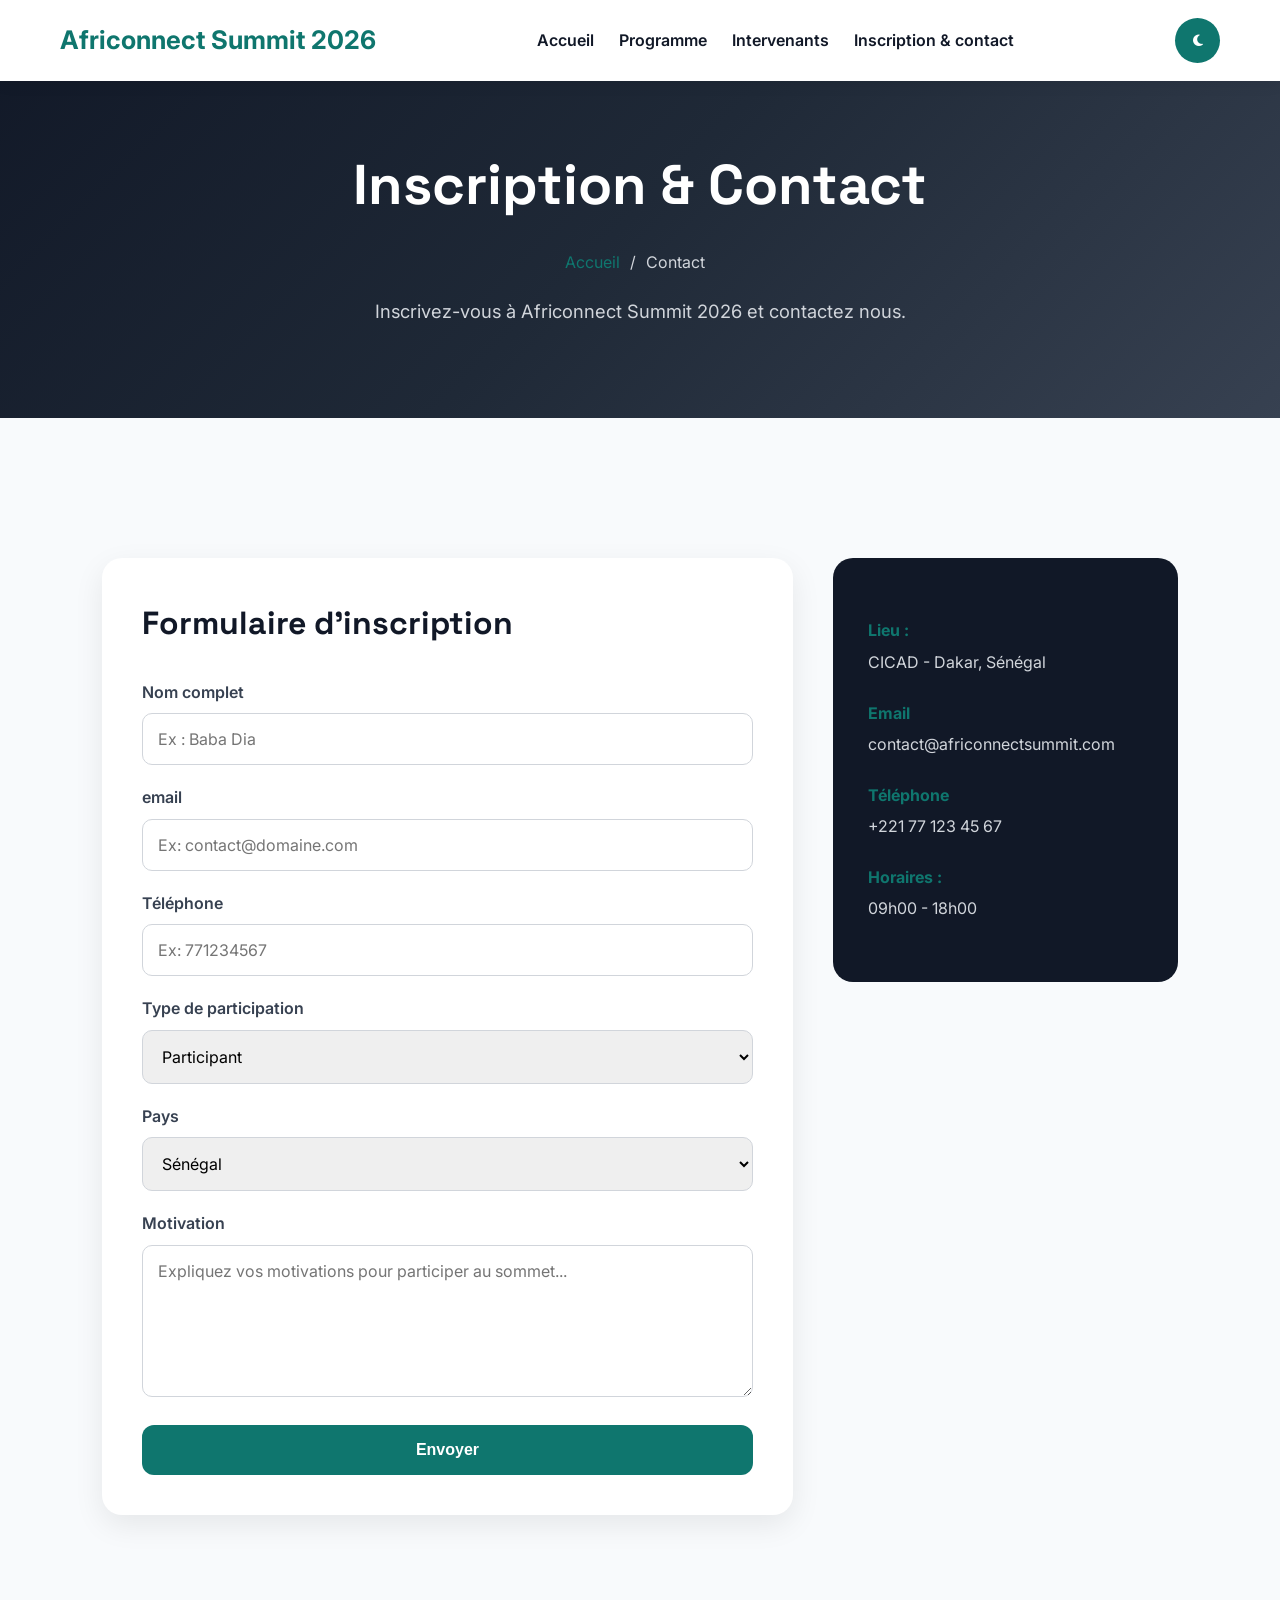
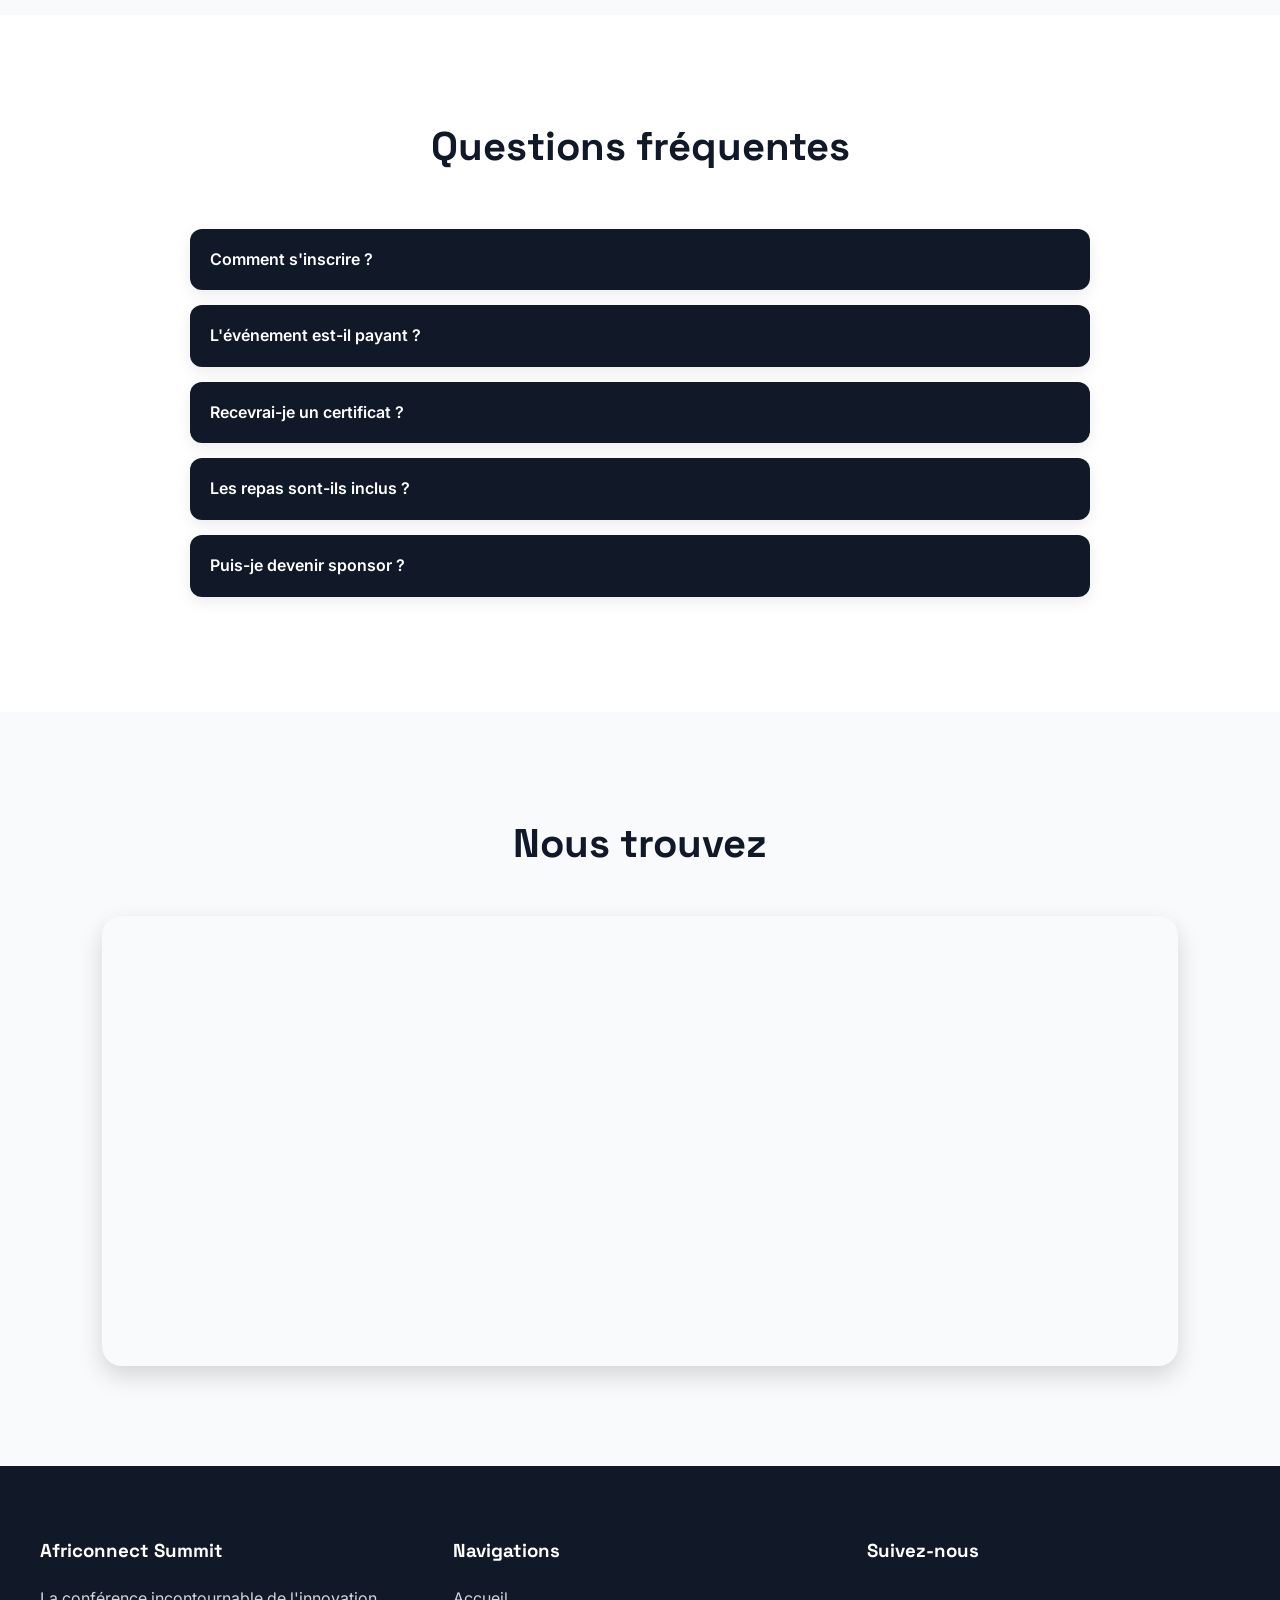
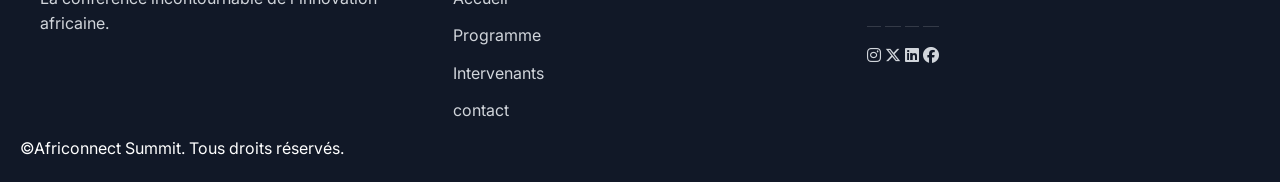
==== commit 416f5f22: "Ajout des fonctionnalité JavaScript du site" ====
--- a/contact.html
+++ b/contact.html
@@ -28,12 +28,15 @@
             <button id="theme-btn">
                 <i class="fa-solid fa-moon"></i>
             </button>
+             <button id="menu-btn">
+                <i class="fa-solid fa-bars"></i>
+            </button>
         </div>
     </nav>
 </header>
 
 <main>
-    <section  class="page-banner">
+    <section  class="page-banner ">
         <div class="banner-content">
             <h1>Inscription & Contact</h1>
             <nav class="breadcrumb" aria-label="Fil d'Ariane">
@@ -47,14 +50,14 @@
             </p>
         </div>
     </section>
-    <section class="contact-section">
+    <section class="contact-section hidden slide-in">
         <div class="contact-container">
             <article class="contact-form">
                 <h2>Formulaire d'inscription</h2>
                 <form  id="contactForm" novalidate>
                     <div class="form-group">
                         <label for="nom">Nom complet</label>
-                        <input type="text">
+                        <input type="text" id="nom" name="nom" required placeholder="Ex : Baba Dia">
                         <span class="error-message" aria-live="polite"></span>
                     </div>
                     <div class="form-group">
@@ -122,7 +125,7 @@
             </aside>
         </div>
     </section>
-    <section class="faq-section">
+    <section class="faq-section hidden zoom-in">
         <h2>Questions fréquentes</h2>
         <div class="accordion">
             <div class="accordion-item">
@@ -175,7 +178,7 @@
             </div>
         </div>
     </section>
-    <section class="map-section">
+    <section class="map-section hidden fade-in">
         <h2>Nous trouvez</h2>
         <div class="map-container">
         <iframe 
--- a/css/style.css
+++ b/css/style.css
@@ -56,6 +56,64 @@
     margin: auto;
 }
 
+/* Boutton de retour en haut */
+
+#topBtn{
+    position: fixed;
+    bottom: 30px;
+    right: 30px;
+    width: 55px;
+    height: 55px;
+    border: none;
+    border-radius: 50%;
+    background: var(--primary);
+    color: #fff;
+    cursor: pointer;
+    font-size: 1.2rem;
+    opacity: 0;
+    visibility: hidden;
+    transition: .3s ease;
+    z-index: 1000;
+}
+
+#topBtn.show{
+    opacity: 1;
+    visibility: visible;
+}
+
+#topBtn:hover{
+    background: var(--secondary);
+    transform: translateY(-5px);
+}
+
+body.dark-mode #topBtn{
+    background: var(--secondary);
+}
+
+/* Animations */
+
+.hidden{
+    opacity:0;
+    transition:all .8s ease;
+}
+
+.fade-in{
+    transform:translateY(40px);
+}
+
+.slide-in{
+    transform:translateX(-60px);
+}
+
+.zoom-in{
+    transform:scale(.8);
+}
+
+.show{
+    opacity:1;
+    transform:translate(0) scale(1);
+}
+
 /* CSS Header */
 
 .header{
@@ -65,7 +123,14 @@
     background: #fff;
     box-shadow: 0 2px 15px rgba(0,0,0,.08);
     z-index: 1000;
-}
+    transition: all .3s ease;
+}
+
+.header .scrolled{
+    background: rgba(255,255,255,.95);
+    box-shadow: 0 8px 20px rgba(0,0, 0,.15);
+}
+
 .navbar{
     max-width: 1200px;
     margin: auto;
@@ -171,6 +236,10 @@
 body.dark-mode .header{
     background:#111827;
     box-shadow:0 2px 15px rgba(0,0,0,.4);
+}
+
+body.dark-mode .header.{
+    background: rgba(17,24,39,.95);
 }
 
 body.dark-mode .logo{
@@ -940,6 +1009,11 @@
 
 .tab-content{
     animation:fade .5s ease;
+    display: none;
+}
+
+.tab-content.active{
+    display: block;
 }
 
 @keyframes fade{
@@ -1537,9 +1611,21 @@
     }
 }
 
-/* Tablette (768px à 1199px) */
+/* Tablette (768px) */
 
 @media screen and (max-width:768px){
+    #menu-btn{
+        display: block;
+        background: none;
+        border: none;
+        font-size: 1.5rem;
+        cursor: pointer;
+        color: var(--dark);
+    }
+
+    body.dark-mode #menu-btn{
+        color: #fff;
+    }
 
     h1{
         font-size:2.8rem !important;
@@ -1554,7 +1640,21 @@
     }
 
     .nav-links{
+        display: none;
         gap:15px;
+        flex-direction: column;
+        top: 100%;
+        left: 0;
+        width: 100%;
+        background: #fff;
+    }
+
+    body.dark-mode .nav-links{
+        background: #111827;
+    }
+
+    .nav-links.active{
+        display: flex;
     }
 
     .hero{
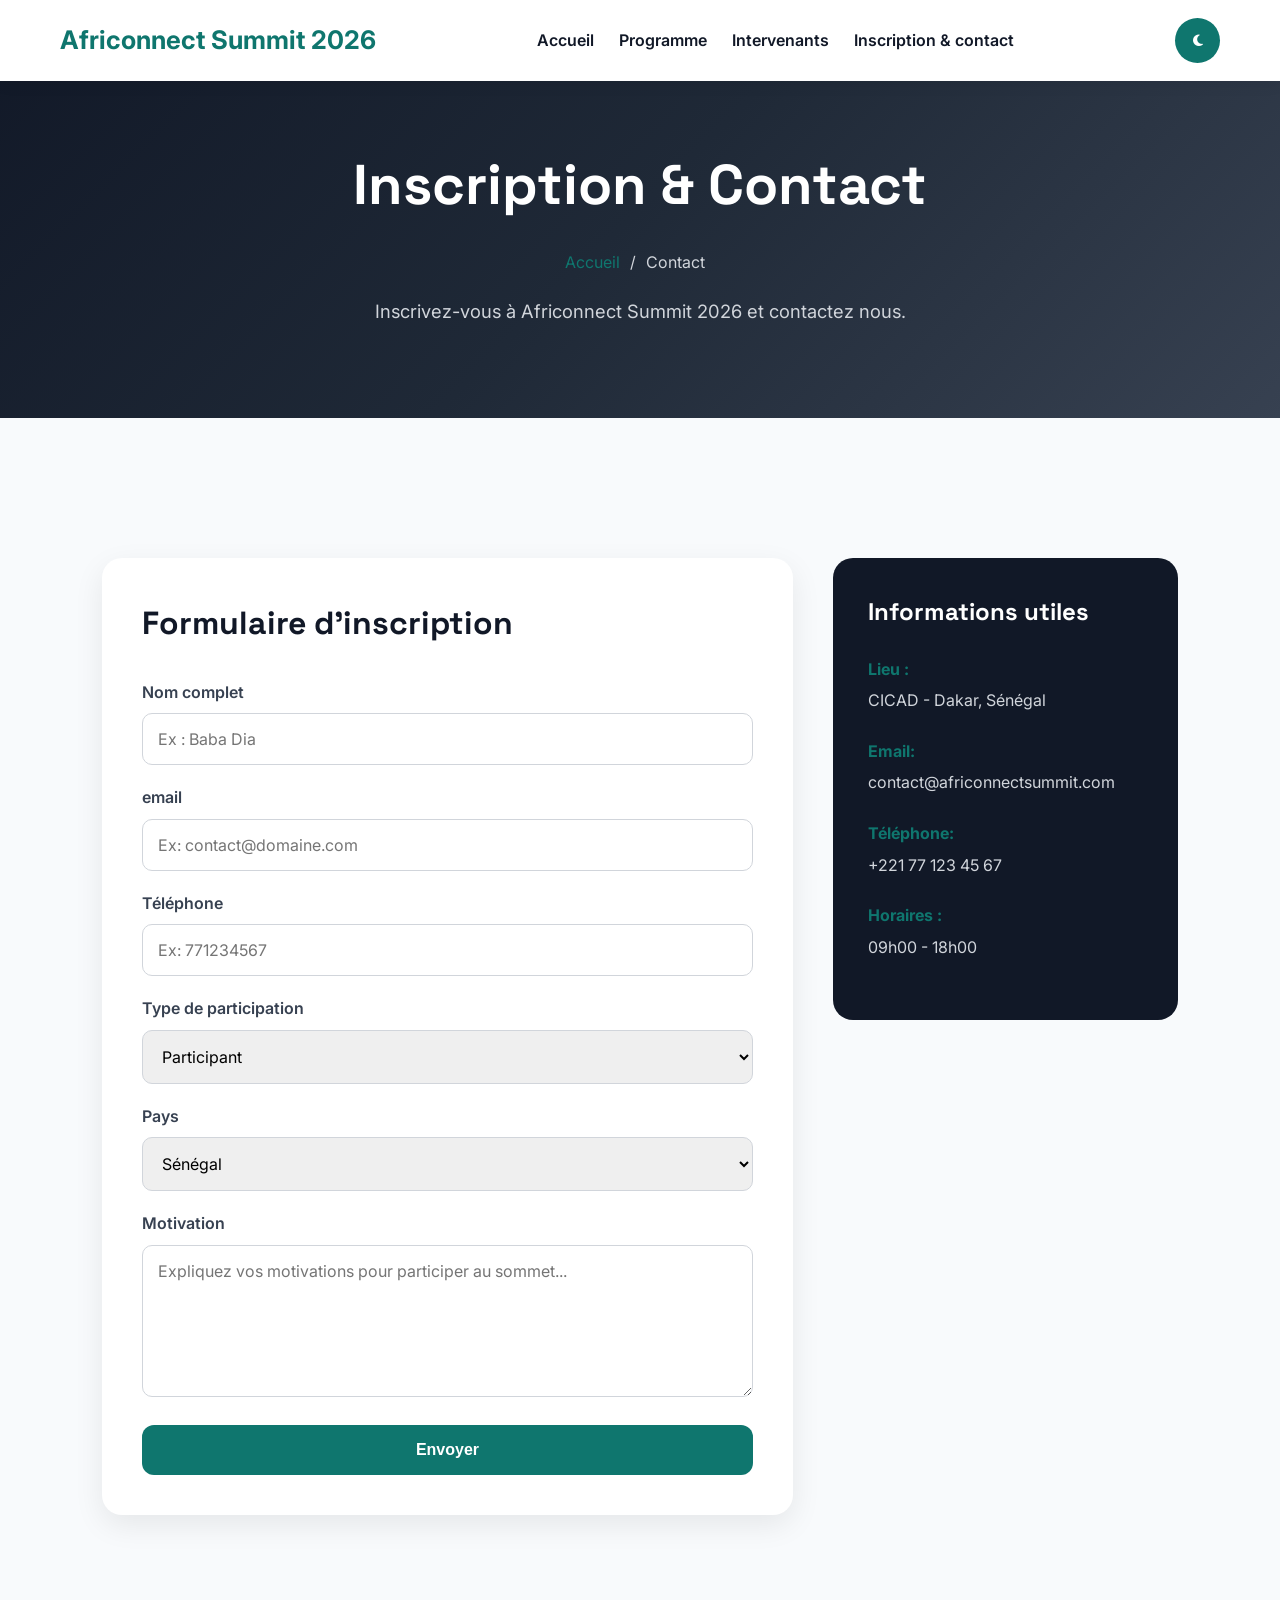
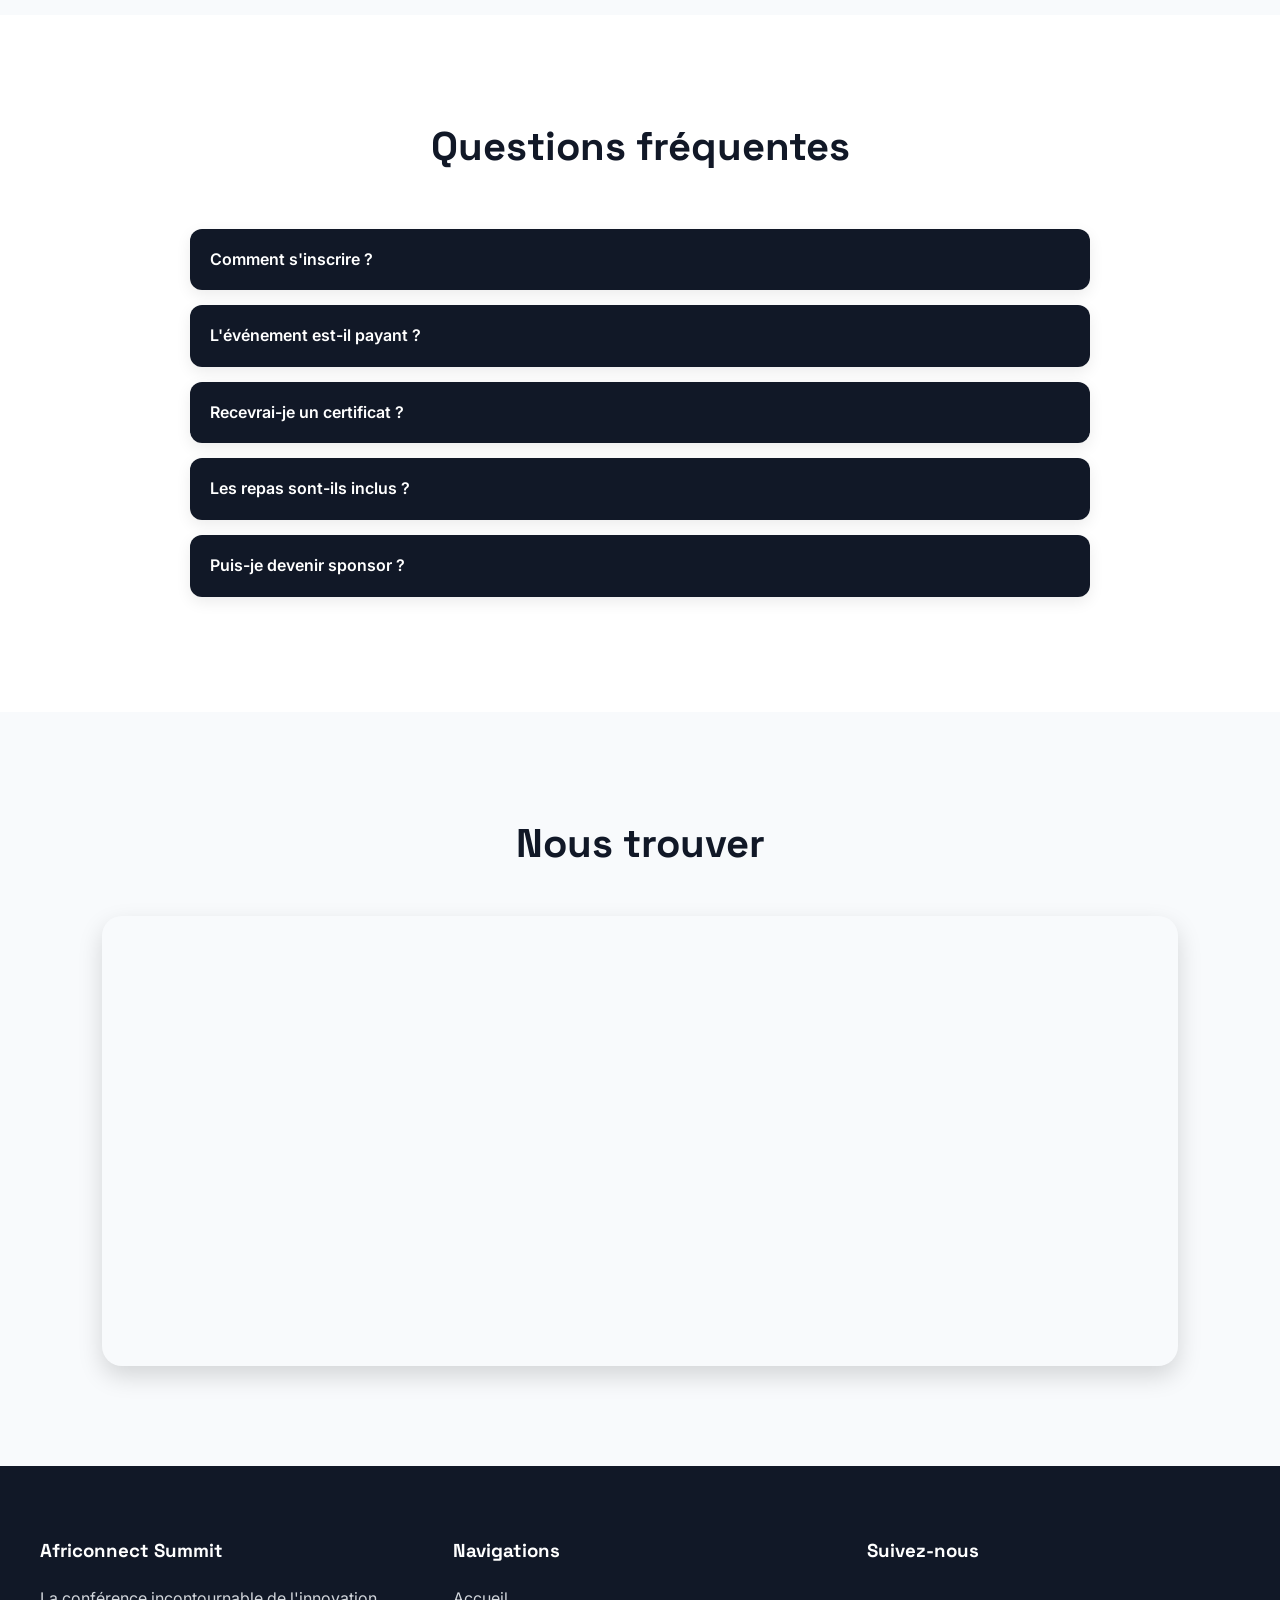
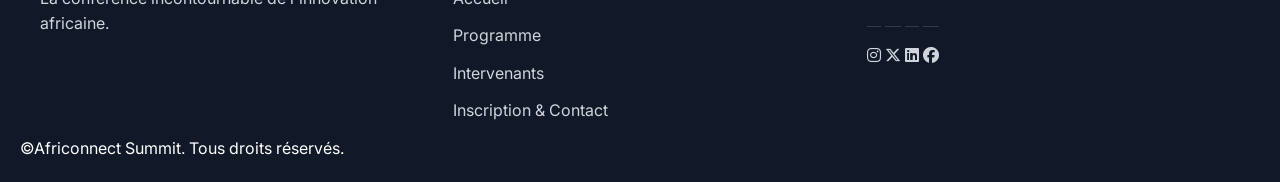
==== commit 51768727: "Correction des erreurs et ajout des commentaires HTML et JavaScript" ====
--- a/contact.html
+++ b/contact.html
@@ -1,5 +1,6 @@
 <!DOCTYPE html>
 <html lang="fr">
+
 <head>
     <meta charset="UTF-8">
     <meta name="viewport" content="width=device-width, initial-scale=1.0">
@@ -7,227 +8,232 @@
     <link rel="stylesheet" href="css/style.css">
     <link rel="preconnect" href="https://fonts.googleapis.com">
     <link rel="preconnect" href="https://fonts.gstatic.com" crossorigin>
-    <link href="https://fonts.googleapis.com/css2?family=Inter:wght@300;400;500;700&family=Space+Grotesk:wght@500;700&display=swap" 
-    rel="stylesheet">
+    <link
+        href="https://fonts.googleapis.com/css2?family=Inter:wght@300;400;500;700&family=Space+Grotesk:wght@500;700&display=swap"
+        rel="stylesheet">
     <!-- Font Awesome (pour les icônes) -->
-    <link rel="stylesheet"
-    href="https://cdnjs.cloudflare.com/ajax/libs/font-awesome/6.7.2/css/all.min.css">
+    <link rel="stylesheet" href="https://cdnjs.cloudflare.com/ajax/libs/font-awesome/6.7.2/css/all.min.css">
     <!-- CSS -->
 </head>
+
 <body>
-<header class="header">
-    <nav class="navbar">
-        <a href="index.html" class="logo">Africonnect Summit 2026</a>
-        <ul class="nav-links">
-            <li><a href="index.html">Accueil</a></li>
-            <li><a href="programme.html">Programme</a></li>
-            <li><a href="intervenants.html">Intervenants</a></li>
-            <li><a href="contact.html">Inscription & contact</a></li>
-        </ul>
-        <div class="nav-actions">
-            <button id="theme-btn">
-                <i class="fa-solid fa-moon"></i>
-            </button>
-             <button id="menu-btn">
-                <i class="fa-solid fa-bars"></i>
-            </button>
-        </div>
-    </nav>
-</header>
-
-<main>
-    <section  class="page-banner ">
-        <div class="banner-content">
-            <h1>Inscription & Contact</h1>
-            <nav class="breadcrumb" aria-label="Fil d'Ariane">
-                <ul>
-                    <li><a href="index.html">Accueil</a></li>
-                    <li aria-current="page">Contact</li>
-                </ul>
-            </nav>
-            <p  class="banner-description">
-                Inscrivez-vous à Africonnect Summit 2026 et contactez nous.
-            </p>
-        </div>
-    </section>
-    <section class="contact-section hidden slide-in">
-        <div class="contact-container">
-            <article class="contact-form">
-                <h2>Formulaire d'inscription</h2>
-                <form  id="contactForm" novalidate>
-                    <div class="form-group">
-                        <label for="nom">Nom complet</label>
-                        <input type="text" id="nom" name="nom" required placeholder="Ex : Baba Dia">
-                        <span class="error-message" aria-live="polite"></span>
-                    </div>
-                    <div class="form-group">
-                        <label for="">email</label>
-                        <input type="email" id="email" name="email" required placeholder="Ex: contact@domaine.com">
-                        <span class="error-message" aria-live="polite"></span>
-                    </div>
-                    <div class="form-group">
-                        <label for="telephone">Téléphone</label>
-                        <input type="tel" id="telephone" name="telephone" required placeholder="Ex: 771234567">
-                        <span class="error-message" aria-live="polite"></span>
-                    </div>
-                    <div class="form-group">
-                        <label for="participation">Type de participation</label>
-                        <select  id="participation" name="participation">
-                            <option value="participant">Participant</option>
-                            <option value="intervenant">Intervenant</option>
-                            <option value="sponsor">Sponsor</option>
-                            <option value="presse">Presse</option>
-                        </select>
-                    </div>
-                    <div class="form-group">
-                        <label for="pays">Pays</label>
-                        <select  id="pays" name="pays">
-                            <option value="senegal">Sénégal</option>
-                            <option value="cote-divoire">Cote-d'Ivoire</option>
-                            <option value="mali">Mali</option>
-                            <option value="ghana">Ghana</option>
-                            <option value="nigeria">Nigéria</option>
-                            <option value="benin">Benin</option>
-                            <option value="togo">Togo</option>
-                            <option value="cameroun">Cameroun</option>
-                            <option value="maroc">Maroc</option>
-                            <option value="tunisie">Tunisie</option>
-                        </select>
-                    </div>
-                    <div class="form-group">
-                        <label for="message">Motivation</label>
-                        <textarea id="message" name="message" rows="6" placeholder=
-                        "Expliquez vos motivations pour participer au sommet..." required></textarea>
-                        <span class="error-message" aria-live="polite"></span>
-                    </div>
-                    <div id="form-success" class="success-message" hidden></div>
-                    <button type="submit" class="submit-btn">Envoyer</button>
-                </form>
-            </article>
-            <aside class="contact-info">
-                <h2></h2>
-                <div class="info-item">
-                    <strong>Lieu :</strong>
-                    <p>CICAD - Dakar, Sénégal</p>
-                </div>
-                <div class="info-item">
-                    <strong>Email</strong>
-                    <p>contact@africonnectsummit.com</p>
-                </div>
-                <div class="info-item">
-                    <strong>Téléphone</strong>
-                    <p>+221 77 123 45 67</p>
-                </div>
-                <div class="info-item">
-                    <strong>Horaires :</strong>
-                    <p>09h00 - 18h00</p>
-                </div>
-            </aside>
-        </div>
-    </section>
-    <section class="faq-section hidden zoom-in">
-        <h2>Questions fréquentes</h2>
-        <div class="accordion">
-            <div class="accordion-item">
-                <input type="checkbox" id="faq-1" class="accordion-toggle">
-                <label for="faq-1" class="accordion-title">Comment s'inscrire ?</label>
-                <div class="accordion-content">
-                    <p>
-                        Remplissez simplement le formulaire ci-dessus en indiquant vos motivations.
-                    </p>
-                </div>
-            </div>
-            <div class="accordion-item">
-                <input type="checkbox" id="faq-2" class="accordion-toggle">
-                <label for="faq-2" class="accordion-title">L'événement est-il payant ?</label>
-                <div class="accordion-content">
-                    <p>
-                        L'accès de base est gratuit pour les étudiants sous réserve de validation de leur formulaire.
-                    </p>
-                </div>
-            </div>
-            <div class="accordion-item">
-                <input type="checkbox" id="faq-3" class="accordion-toggle">
-                <label  for="faq-3" class="accordion-title">Recevrai-je un certificat ?</label>
-                <div class="accordion-content">
-                    <p>
-                        Oui, une attestation officielle de présence nominative vous sera envoyée par email 
-                        après le sommet.
-                    </p>
-                </div>
-            </div>
-            <div class="accordion-item">
-                <input type="checkbox" id="faq-4" class="accordion-toggle">
-                <label  for="faq-4" class="accordion-title">Les repas sont-ils inclus ?</label>
-                <div class="accordion-content">
-                    <p>
-                        Les pauses déjeuner de l'après-midi sont 
-                        offerts à tous les inscrits.
-                    </p>
-                </div>
-            </div>
-            <div class="accordion-item">
-                <input type="checkbox" id="faq-5" class="accordion-toggle">
-                <label  for="faq-5" class="accordion-title">Puis-je devenir sponsor ?</label>
-                <div class="accordion-content">
-                    <p>
-                        Absolument, veuillez sélectionner l'option "Sponsor" dans la liste déroulante du formulaire.
-                    </p>
-                </div>
-            </div>
-            </div>
-        </div>
-    </section>
-    <section class="map-section hidden fade-in">
-        <h2>Nous trouvez</h2>
-        <div class="map-container">
-        <iframe 
-            src="https://www.eventseye.com/maps/map-senepack-26260-10502-0.html"
-            width="100%"
-            height="450"
-            style="border:0;" 
-            allowfullscreen
-            loading="lazy"
-            referrerpolicy="no-referrer-when-downgrade"
-            title="Localisation du CICAD Dakar">
-        </iframe>
-        </div>
-    </section>
-</main>
-
-<footer>
-    <div  class="footer-container">
-        <div>
-            <h3>Africonnect Summit</h3>
-            <p>
-                La conférence incontournable de l'innovation africaine.
-            </p>
-        </div>
-        <div>
-            <h3>Navigations</h3>
-            <ul>
+    <!-- En téte / Navigations-->
+    <header class="header">
+        <nav class="navbar">
+            <a href="index.html" class="logo">Africonnect Summit 2026</a>
+            <ul class="nav-links">
                 <li><a href="index.html">Accueil</a></li>
                 <li><a href="programme.html">Programme</a></li>
                 <li><a href="intervenants.html">Intervenants</a></li>
-                <li><a href="contact.html">contact</a></li>
+                <li><a href="contact.html">Inscription & contact</a></li>
             </ul>
+            <div class="nav-actions">
+                <button id="theme-btn">
+                    <i class="fa-solid fa-moon"></i>
+                </button>
+                <button id="menu-btn">
+                    <i class="fa-solid fa-bars"></i>
+                </button>
+            </div>
+        </nav>
+    </header>
+    <!-- Contenu principal -->
+    <main>
+        <!-- bannière d'en-téte de la page -->
+        <section class="page-banner ">
+            <div class="banner-content">
+                <h1>Inscription & Contact</h1>
+                <nav class="breadcrumb" aria-label="Fil d'Ariane">
+                    <ul>
+                        <li><a href="index.html">Accueil</a></li>
+                        <li aria-current="page">Contact</li>
+                    </ul>
+                </nav>
+                <p class="banner-description">
+                    Inscrivez-vous à Africonnect Summit 2026 et contactez nous.
+                </p>
+            </div>
+        </section>
+        <!-- section formulaire et infos -->
+        <section class="contact-section hidden slide-in">
+            <div class="contact-container">
+                <article class="contact-form">
+                    <h2>Formulaire d'inscription</h2>
+                    <form id="contactForm" novalidate>
+                        <div class="form-group">
+                            <label for="nom">Nom complet</label>
+                            <input type="text" id="nom" name="nom" required placeholder="Ex : Baba Dia">
+                            <span class="error-message" aria-live="polite"></span>
+                        </div>
+                        <div class="form-group">
+                            <label for="email">email</label>
+                            <input type="email" id="email" name="email" required placeholder="Ex: contact@domaine.com">
+                            <span class="error-message" aria-live="polite"></span>
+                        </div>
+                        <div class="form-group">
+                            <label for="telephone">Téléphone</label>
+                            <input type="tel" id="telephone" name="telephone" required placeholder="Ex: 771234567">
+                            <span class="error-message" aria-live="polite"></span>
+                        </div>
+                        <div class="form-group">
+                            <label for="participation">Type de participation</label>
+                            <select id="participation" name="participation">
+                                <option value="participant">Participant</option>
+                                <option value="intervenant">Intervenant</option>
+                                <option value="sponsor">Sponsor</option>
+                                <option value="presse">Presse</option>
+                            </select>
+                        </div>
+                        <div class="form-group">
+                            <label for="pays">Pays</label>
+                            <select id="pays" name="pays">
+                                <option value="senegal">Sénégal</option>
+                                <option value="cote-divoire">Cote-d'Ivoire</option>
+                                <option value="mali">Mali</option>
+                                <option value="ghana">Ghana</option>
+                                <option value="nigeria">Nigéria</option>
+                                <option value="benin">Bénin</option>
+                                <option value="togo">Togo</option>
+                                <option value="cameroun">Cameroun</option>
+                                <option value="maroc">Maroc</option>
+                                <option value="tunisie">Tunisie</option>
+                            </select>
+                        </div>
+                        <div class="form-group">
+                            <label for="message">Motivation</label>
+                            <textarea id="message" name="message" rows="6"
+                                placeholder="Expliquez vos motivations pour participer au sommet..."
+                                required></textarea>
+                            <span class="error-message" aria-live="polite"></span>
+                        </div>
+                        <div id="form-success" class="success-message" hidden></div>
+                        <button type="submit" class="submit-btn">Envoyer</button>
+                    </form>
+                </article>
+                <aside class="contact-info">
+                    <h2>Informations utiles</h2>
+                    <div class="info-item">
+                        <strong>Lieu :</strong>
+                        <p>CICAD - Dakar, Sénégal</p>
+                    </div>
+                    <div class="info-item">
+                        <strong>Email:</strong>
+                        <p>contact@africonnectsummit.com</p>
+                    </div>
+                    <div class="info-item">
+                        <strong>Téléphone:</strong>
+                        <p>+221 77 123 45 67</p>
+                    </div>
+                    <div class="info-item">
+                        <strong>Horaires :</strong>
+                        <p>09h00 - 18h00</p>
+                    </div>
+                </aside>
+            </div>
+        </section>
+        <!-- section FAQ -->
+        <section class="faq-section hidden zoom-in">
+            <h2>Questions fréquentes</h2>
+            <div class="accordion">
+                <div class="accordion-item">
+                    <input type="checkbox" id="faq-1" class="accordion-toggle">
+                    <label for="faq-1" class="accordion-title">Comment s'inscrire ?</label>
+                    <div class="accordion-content">
+                        <p>
+                            Remplissez simplement le formulaire ci-dessus en indiquant vos motivations.
+                        </p>
+                    </div>
+                </div>
+                <div class="accordion-item">
+                    <input type="checkbox" id="faq-2" class="accordion-toggle">
+                    <label for="faq-2" class="accordion-title">L'événement est-il payant ?</label>
+                    <div class="accordion-content">
+                        <p>
+                            L'accès de base est gratuit pour les étudiants sous réserve de validation de leur
+                            formulaire.
+                        </p>
+                    </div>
+                </div>
+                <div class="accordion-item">
+                    <input type="checkbox" id="faq-3" class="accordion-toggle">
+                    <label for="faq-3" class="accordion-title">Recevrai-je un certificat ?</label>
+                    <div class="accordion-content">
+                        <p>
+                            Oui, une attestation officielle de présence nominative vous sera envoyée par email
+                            après le sommet.
+                        </p>
+                    </div>
+                </div>
+                <div class="accordion-item">
+                    <input type="checkbox" id="faq-4" class="accordion-toggle">
+                    <label for="faq-4" class="accordion-title">Les repas sont-ils inclus ?</label>
+                    <div class="accordion-content">
+                        <p>
+                            Les repas et pauses café sont offerts.
+                        </p>
+                    </div>
+                </div>
+                <div class="accordion-item">
+                    <input type="checkbox" id="faq-5" class="accordion-toggle">
+                    <label for="faq-5" class="accordion-title">Puis-je devenir sponsor ?</label>
+                    <div class="accordion-content">
+                        <p>
+                            Absolument, veuillez sélectionner l'option "Sponsor" dans la liste déroulante du formulaire.
+                        </p>
+                    </div>
+                </div>
+            </div>
+        </section>
+        <!-- section carte / localisation -->
+        <section class="map-section hidden fade-in">
+            <h2>Nous trouver</h2>
+            <div class="map-container">
+                <iframe src="https://www.eventseye.com/maps/map-senepack-26260-10502-0.html" 
+                width="100%"
+                height="450"
+                style="border:0;" 
+                allowfullscreen loading="lazy" 
+                referrerpolicy="no-referrer-when-downgrade"
+                title="Localisation du CICAD Dakar">
+                </iframe>
+            </div>
+        </section>
+    </main>
+    <!-- Pied de page (footer) -->
+    <footer>
+        <div class="footer-container">
+            <div>
+                <h3>Africonnect Summit</h3>
+                <p>
+                    La conférence incontournable de l'innovation africaine.
+                </p>
+            </div>
+            <div>
+                <h3>Navigations</h3>
+                <ul>
+                    <li><a href="index.html">Accueil</a></li>
+                    <li><a href="programme.html">Programme</a></li>
+                    <li><a href="intervenants.html">Intervenants</a></li>
+                    <li><a href="contact.html">Inscription & Contact</a></li>
+                </ul>
+            </div>
+            <div>
+                <h3>Suivez-nous</h3>
+                <a href="#"><i class="fab fa-instagram"></i></a>
+                <a href="#"><i class="fab fa-x-twitter"></i></a>
+                <a href="#"><i class="fab fa-linkedin"></i></a>
+                <a href="#"><i class="fab fa-facebook"></i></a>
+            </div>
         </div>
-        <div>
-            <h3>Suivez-nous</h3>
-            <a href="#"><i  class="fab fa-instagram"></i></a>
-            <a href="#"><i  class="fab fa-x-twitter"></i></a>
-            <a href="#"><i class="fab fa-linkedin"></i></a>
-            <a href="#"><i class="fab fa-facebook"></i></a>
-        </div>
-    </div>
-    <p class="copyright">
-       &copy;<span id="year"></span>Africonnect Summit. Tous droits réservés.
-    </p>
-</footer>
-<button id="topBtn">
+        <p class="copyright">
+            &copy;<span id="year"></span>Africonnect Summit. Tous droits réservés.
+        </p>
+    </footer>
+    <button id="topBtn">
         <i class="fa-solid fa-arrow-up"></i>
-</button>
-
- <script src="js/main.js"></script>
+    </button>
+
+    <script src="js/main.js"></script>
 </body>
+
 </html>
--- a/css/style.css
+++ b/css/style.css
@@ -238,7 +238,7 @@
     box-shadow:0 2px 15px rgba(0,0,0,.4);
 }
 
-body.dark-mode .header.{
+body.dark-mode .header{
     background: rgba(17,24,39,.95);
 }
 
@@ -1262,6 +1262,10 @@
 
 /* CSS page contact */
 
+.contact-info h2{
+    color: #ffff;
+}
+
 .contact-section{
     padding:140px 8% 100px;
     background:#f8fafc;
